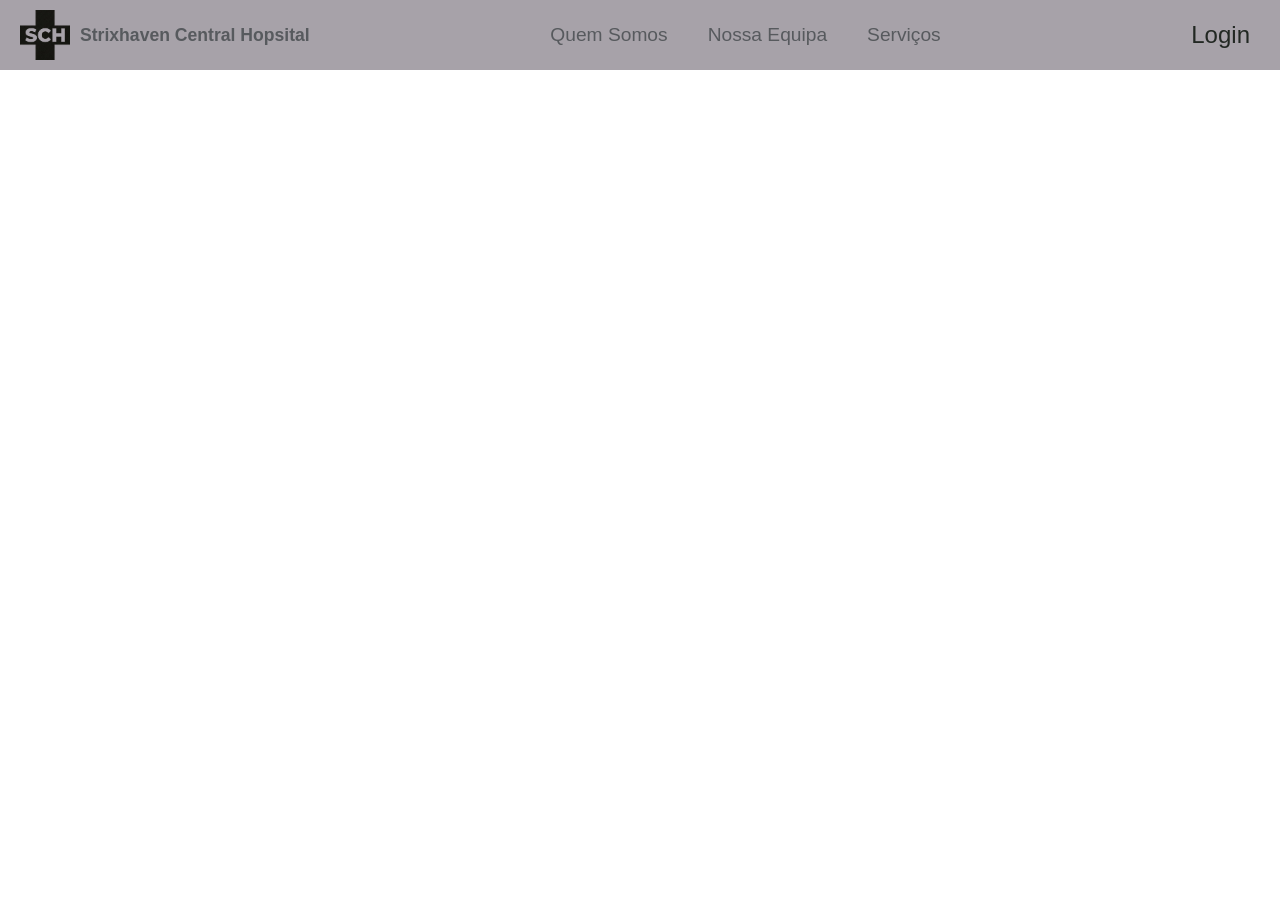
==== Strix-Central-Hospital/index.html @ 33565d88 "Barra superior de navegacao" ====
<!DOCTYPE html>
<html lang="en">
<link>
    <meta charset="UTF-8">
    <meta name="viewport" content="width=device-width, initial-scale=1.0">
    <title>S.C. Hospital</title>

    <!--Favicon-->
    <link rel="shortcut icon" href="assets/images/logo.png" type="image/png" />

    <link rel="stylesheet" href="assets/css/main.css"/>
</head>
<body>
    <!--TOP OF SCREEN NAVBAR-->
    <nav class="bng-navbar">

        <!--LOGO AND NAME-->
        <div>
            <img src="assets/images/logo.png">
            <h3>Strixhaven Central Hopsital</h3>
        </div>

        <!--NAVIGATION BUTTONS-->
        <div class="container-navegacao">
            <a href="#quem-somos">Quem Somos</a>
            <a href="#nossa-equipa">Nossa Equipa</a>
            <a href="#servicos">Serviços</a>
        </div>

        <!--LOGIN BUTTON-->
        <div class="nav-cliente">
            <a href="login_form" target="_blank">Login</a>
        </div>
    </nav>

    <!--PAGE CONTENT-->
    <section class="container-texto-generico" id="quem-somos">
        <article id="quem-somos">
    </section>
</body>
</html>
---- Strix-Central-Hospital/assets/css/main.css ----
* {
 margin: 0; /* Remove margens padrão */
 padding: 0; /* Remove preenchimento padrão */
 box-sizing: border-box; /* Inclui a borda e o preenchimento no cálculo do tamanho */
 font-family: Arial, Helvetica, sans-serif; /* Define a fonte padrão */
} 

.bng-navbar {
 background-color: #A7A2A9; /* Cor de fundo escura */
 display: flex; /* Coloca os elementos em linha */
 align-items: center; /* Centraliza os itens verticalmente */
 justify-content: space-between; /* Espaço entre os blocos */
 padding: 10px 20px; /* Espaçamento interno da barra */
 position: sticky; /* Fixa a barra no topo ao fazer scroll */
 top: 0; /* A barra fica colada ao topo */
}

.bng-navbar div {
 display: flex; /* Coloca os elementos lado a lado */
 align-items: center; /* Alinha-os verticalmente ao centro */
} 

.bng-navbar img {
 height: 50px; /* Define a altura do logótipo */
 margin-right: 10px; /* Espaço entre o logótipo e o texto */
}

.bng-navbar h3 {
 font-size: 1.1em; /* Aumenta o tamanho da letra */
 color: #575A5E; /* Cor do texto em cinza claro */
} 

.container-navegacao {
 text-align: center; /* Centraliza os links */
 padding: 10px; /* Adiciona espaçamento interno */
} 

.container-navegacao a {
 font-size: 1.2em; /* Aumenta o tamanho da fonte dos links */
 margin: 0px 20px; /* Espaçamento horizontal entre os links */
 text-decoration: none; /* Remove o sublinhado */
 color: #575A5E; /* Define a cor dos links */
 
}

.container-navegacao a:hover {
 color: #222823; /* Muda a cor ao passar o mouse */
 transition: 0.5s;
} 

.nav-cliente a {
 color:#222823;
 font-size:1.5em;
 text-decoration:none;
 padding:10px;
 border-radius:5px;
}

.nav-cliente a:hover{
 background-color: #575A5E;
 color:#08090A;
 transition:background 0.3s;
 transition:0.3s;
}
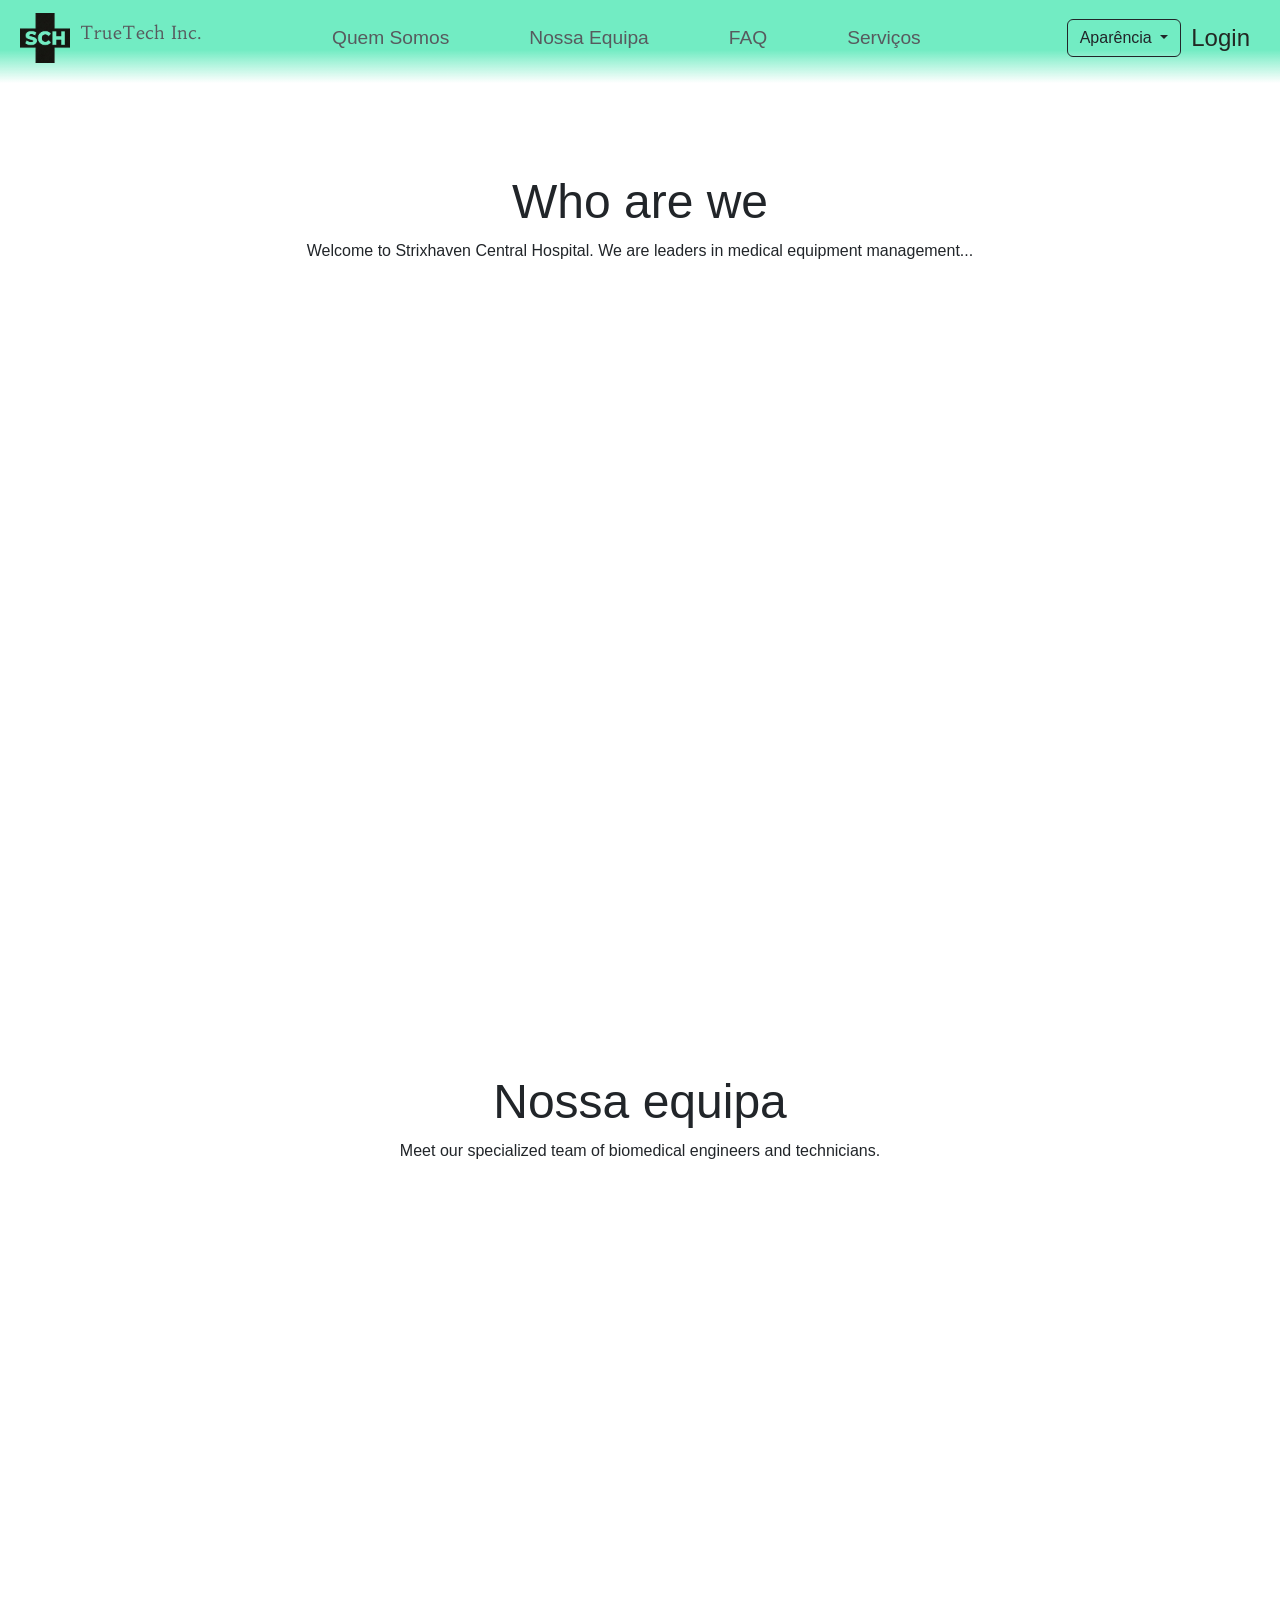
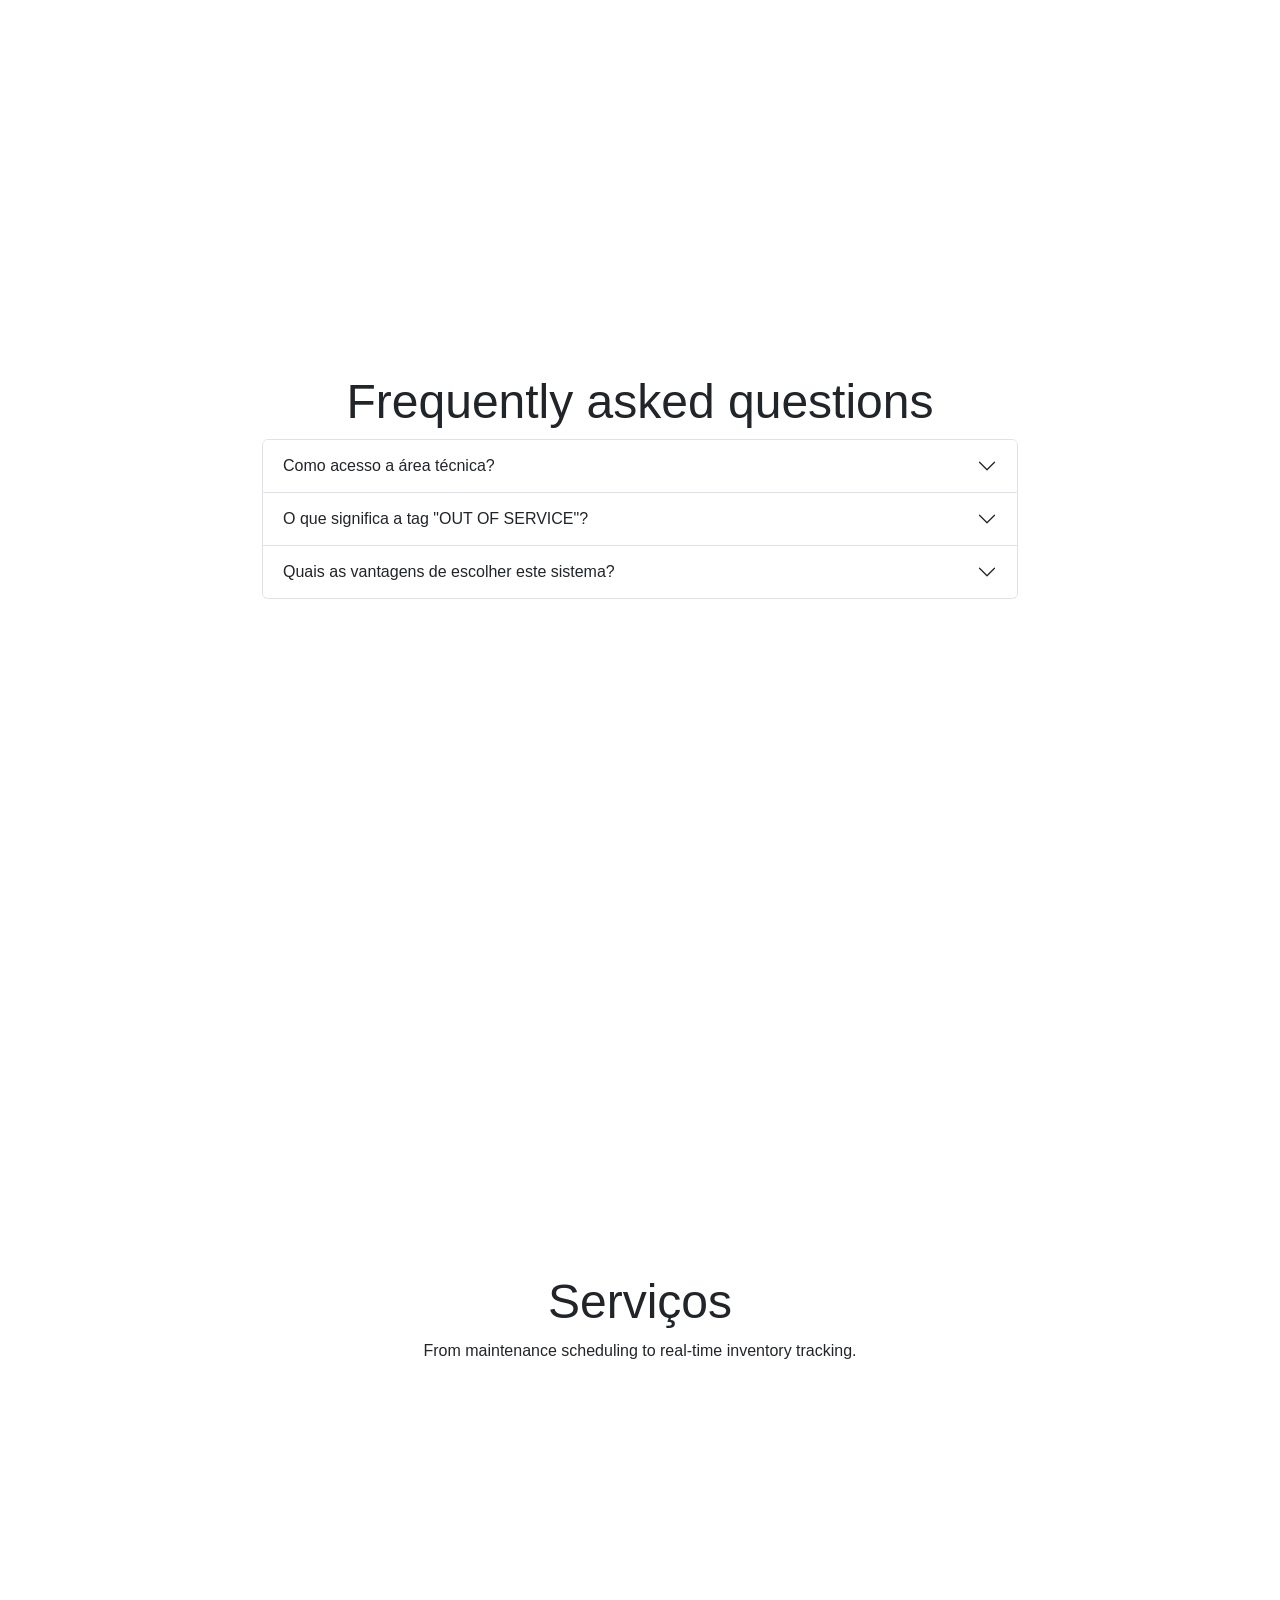
==== commit b1e0698c: "FAQ, gradiente, espacamento ancoragem, inicio implementacao do botao darkmode" ====
--- a/Strix-Central-Hospital/index.html
+++ b/Strix-Central-Hospital/index.html
@@ -1,41 +1,136 @@
 <!DOCTYPE html>
 <html lang="en">
-<link>
+<head>
     <meta charset="UTF-8">
     <meta name="viewport" content="width=device-width, initial-scale=1.0">
-    <title>S.C. Hospital</title>
+    <title>TrueTech</title>
 
+    <link href="https://cdn.jsdelivr.net/npm/bootstrap@5.3.0/dist/css/bootstrap.min.css" rel="stylesheet">
+    <link rel="preconnect" href="https://fonts.googleapis.com">
+    <link rel="preconnect" href="https://fonts.gstatic.com" crossorigin>
+    <link href="https://fonts.googleapis.com/css2?family=Habibi&display=swap" rel="stylesheet">
     <!--Favicon-->
     <link rel="shortcut icon" href="assets/images/logo.png" type="image/png" />
-
     <link rel="stylesheet" href="assets/css/main.css"/>
 </head>
 <body>
     <!--TOP OF SCREEN NAVBAR-->
+
+
     <nav class="bng-navbar">
-
         <!--LOGO AND NAME-->
         <div>
             <img src="assets/images/logo.png">
-            <h3>Strixhaven Central Hopsital</h3>
+            <h3 class="habibi-regular">TrueTech Inc.</h3>
         </div>
 
         <!--NAVIGATION BUTTONS-->
         <div class="container-navegacao">
             <a href="#quem-somos">Quem Somos</a>
             <a href="#nossa-equipa">Nossa Equipa</a>
+            <a href="#FAQ">FAQ</a>
             <a href="#servicos">Serviços</a>
         </div>
 
         <!--LOGIN BUTTON-->
         <div class="nav-cliente">
-            <a href="login_form" target="_blank">Login</a>
+            <div class="dropdown ms-3">
+                <button class="btn btn-outline-dark dropdown-toggle" type="button" id="bd-theme" data-bs-toggle="dropdown" aria-expanded="false">
+                    Aparência
+                </button>
+                <ul class="dropdown-menu dropdown-menu-end" aria-labelledby="bd-theme">
+                    <li>
+                    <button type="button" class="dropdown-item d-flex align-items-center" data-bs-theme-value="light">
+                        Light
+                    </button>
+                    </li>
+                    <li>
+                    <button type="button" class="dropdown-item d-flex align-items-center" data-bs-theme-value="dark">
+                        Dark
+                    </button>
+                    </li>
+                </ul>
+            </div>
+
+            <a href="login_form" target="_blank">Login</a>         
         </div>
     </nav>
 
+
     <!--PAGE CONTENT-->
-    <section class="container-texto-generico" id="quem-somos">
-        <article id="quem-somos">
+
+
+    <section id="quem-somos" class="container-texto-generico">
+        <div class="container">
+            <h2 class="display-5">Who are we</h2>
+            <p>Welcome to Strixhaven Central Hospital. We are leaders in medical equipment management...</p>
+        </div>
     </section>
+
+    <section id="nossa-equipa" class="container-texto-generico"> <!-- Alternating grey for visual separation -->
+        <div class="container">
+            <h2 class="display-5">Nossa equipa</h2>
+            <p>Meet our specialized team of biomedical engineers and technicians.</p>
+        </div>
+    </section>
+
+    <section id="FAQ" class="container-texto-FAQ">
+        <div class="container">
+            <h2 class="display-5">Frequently asked questions</h2>
+            <div class="accordion" id="accordionFAQ">
+                <!-- Item 1 -->
+                <div class="accordion-item">
+                    <h2 class="accordion-header" id="headingOne">
+                        <button class="accordion-button collapsed" type="button" data-bs-toggle="collapse" data-bs-target="#collapseOne">
+                            Como acesso a área técnica?
+                        </button>
+                    </h2>
+                    <div id="collapseOne" class="accordion-collapse collapse" data-bs-parent="#accordionFAQ">
+                        <div class="accordion-body">
+                            Utiliza o botão <strong>Login</strong> no topo direito e insere as tuas credenciais de técnico para aceder à gestão de manutenção.
+                        </div>
+                    </div>
+                </div>
+
+                <!-- Item 2 -->
+                <div class="accordion-item">
+                    <h2 class="accordion-header" id="headingTwo">
+                        <button class="accordion-button collapsed" type="button" data-bs-toggle="collapse" data-bs-target="#collapseTwo">
+                            O que significa a tag "OUT OF SERVICE"?
+                        </button>
+                    </h2>
+                    <div id="collapseTwo" class="accordion-collapse collapse" data-bs-parent="#accordionFAQ">
+                        <div class="accordion-body">
+                            Esta tag indica que o equipamento está em manutenção ou foi requisitado pela equipa técnica para análise.
+                        </div>
+                    </div>
+                </div>
+
+                <!-- Item 3 -->
+                <div class="accordion-item">
+                    <h2 class="accordion-header" id="headingThree">
+                        <button class="accordion-button collapsed" type="button" data-bs-toggle="collapse" data-bs-target="#collapseThree">
+                            Quais as vantagens de escolher este sistema?
+                        </button>
+                    </h2>
+                    <div id="collapseThree" class="accordion-collapse collapse" data-bs-parent="#accordionFAQ">
+                        <div class="accordion-body">
+                            It's simply superior, skill issue.
+                        </div>
+                    </div>
+                </div>
+            </div>
+        </div>
+    </section>
+
+    <section id="servicos" class="container-texto-generico">
+        <div class="container">
+            <h2 class="display-5">Serviços</h2>
+            <p>From maintenance scheduling to real-time inventory tracking.</p>
+        </div>
+    </section>
+    
+    <!-- Bootstrap Bundle JS (Necessário para a sanfona funcionar) -->
+    <script src="https://cdn.jsdelivr.net/npm/bootstrap@5.3.0/dist/js/bootstrap.bundle.min.js"></script>
 </body>
 </html>
--- a/Strix-Central-Hospital/assets/css/main.css
+++ b/Strix-Central-Hospital/assets/css/main.css
@@ -6,13 +6,16 @@
 } 
 
 .bng-navbar {
- background-color: #A7A2A9; /* Cor de fundo escura */
+ background: linear-gradient(to bottom, #72ecc3 60%, rgba(169, 166, 172, 0) 100%);
+ border-bottom: none;
  display: flex; /* Coloca os elementos em linha */
  align-items: center; /* Centraliza os itens verticalmente */
  justify-content: space-between; /* Espaço entre os blocos */
  padding: 10px 20px; /* Espaçamento interno da barra */
+ padding-bottom: 17px;
  position: sticky; /* Fixa a barra no topo ao fazer scroll */
  top: 0; /* A barra fica colada ao topo */
+ z-index: 1050 !important; /* Makes sure its always on top */
 }
 
 .bng-navbar div {
@@ -37,7 +40,7 @@
 
 .container-navegacao a {
  font-size: 1.2em; /* Aumenta o tamanho da fonte dos links */
- margin: 0px 20px; /* Espaçamento horizontal entre os links */
+ margin: 0px 40px; /* Espaçamento horizontal entre os links */
  text-decoration: none; /* Remove o sublinhado */
  color: #575A5E; /* Define a cor dos links */
  
@@ -63,3 +66,30 @@
  transition:0.3s;
 }
 
+.container-texto-generico{
+ display: flex; /* Ativa o layout flexível */
+ justify-content: center; /* Centraliza os elementos horizontalmente */
+ flex-wrap: wrap; /* Permite quebra de linha em ecrãs menores */
+ gap: 10px; /* Espaço entre os elementos */
+ padding: 90px 40px; /* Espaçamento interno (superior/inferior e laterais) */
+ text-align: center; /* Centraliza o texto dentro dos artigos */
+ min-height: 100vh; /* Garante altura mínima de uma janela (ecrã) para fazer um intervalo entre os id's, para nao aparecerem todos juntos */
+}
+
+.container-texto-FAQ{
+ display: flex; /* Ativa o layout flexível */
+ justify-content: center; /* Centraliza os elementos horizontalmente */
+ flex-wrap: wrap; /* Permite quebra de linha em ecrãs menores */
+ gap: 10px; /* Espaço entre os elementos */
+ padding: 90px 250px; /* Espaçamento interno (superior/inferior e laterais) */
+ text-align: center; /* Centraliza o texto dentro dos artigos */
+ min-height: 100vh; /* Garante altura mínima de uma janela (ecrã) para fazer um intervalo entre os id's, para nao aparecerem todos juntos */
+}
+
+.habibi-regular {
+  font-family: "Habibi", serif;
+  font-weight: 400;
+  font-style: normal;
+}
+
+
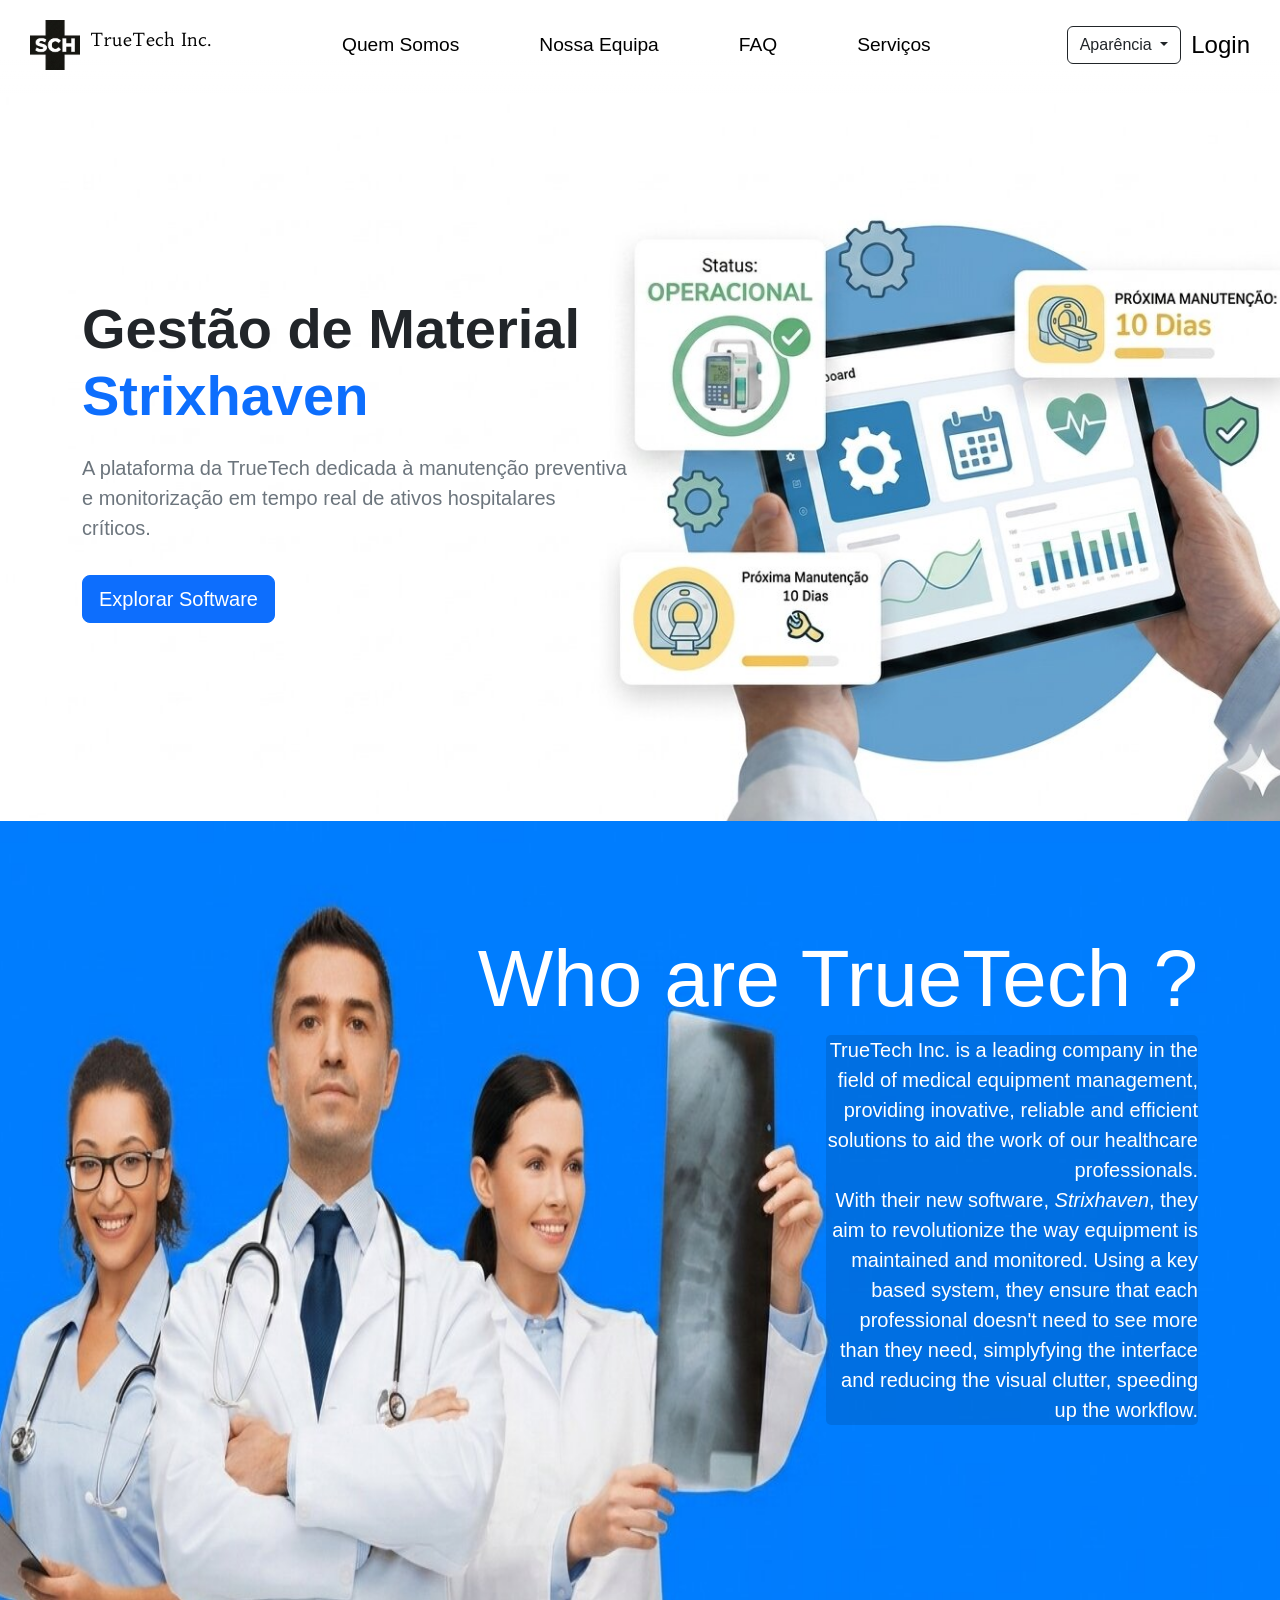
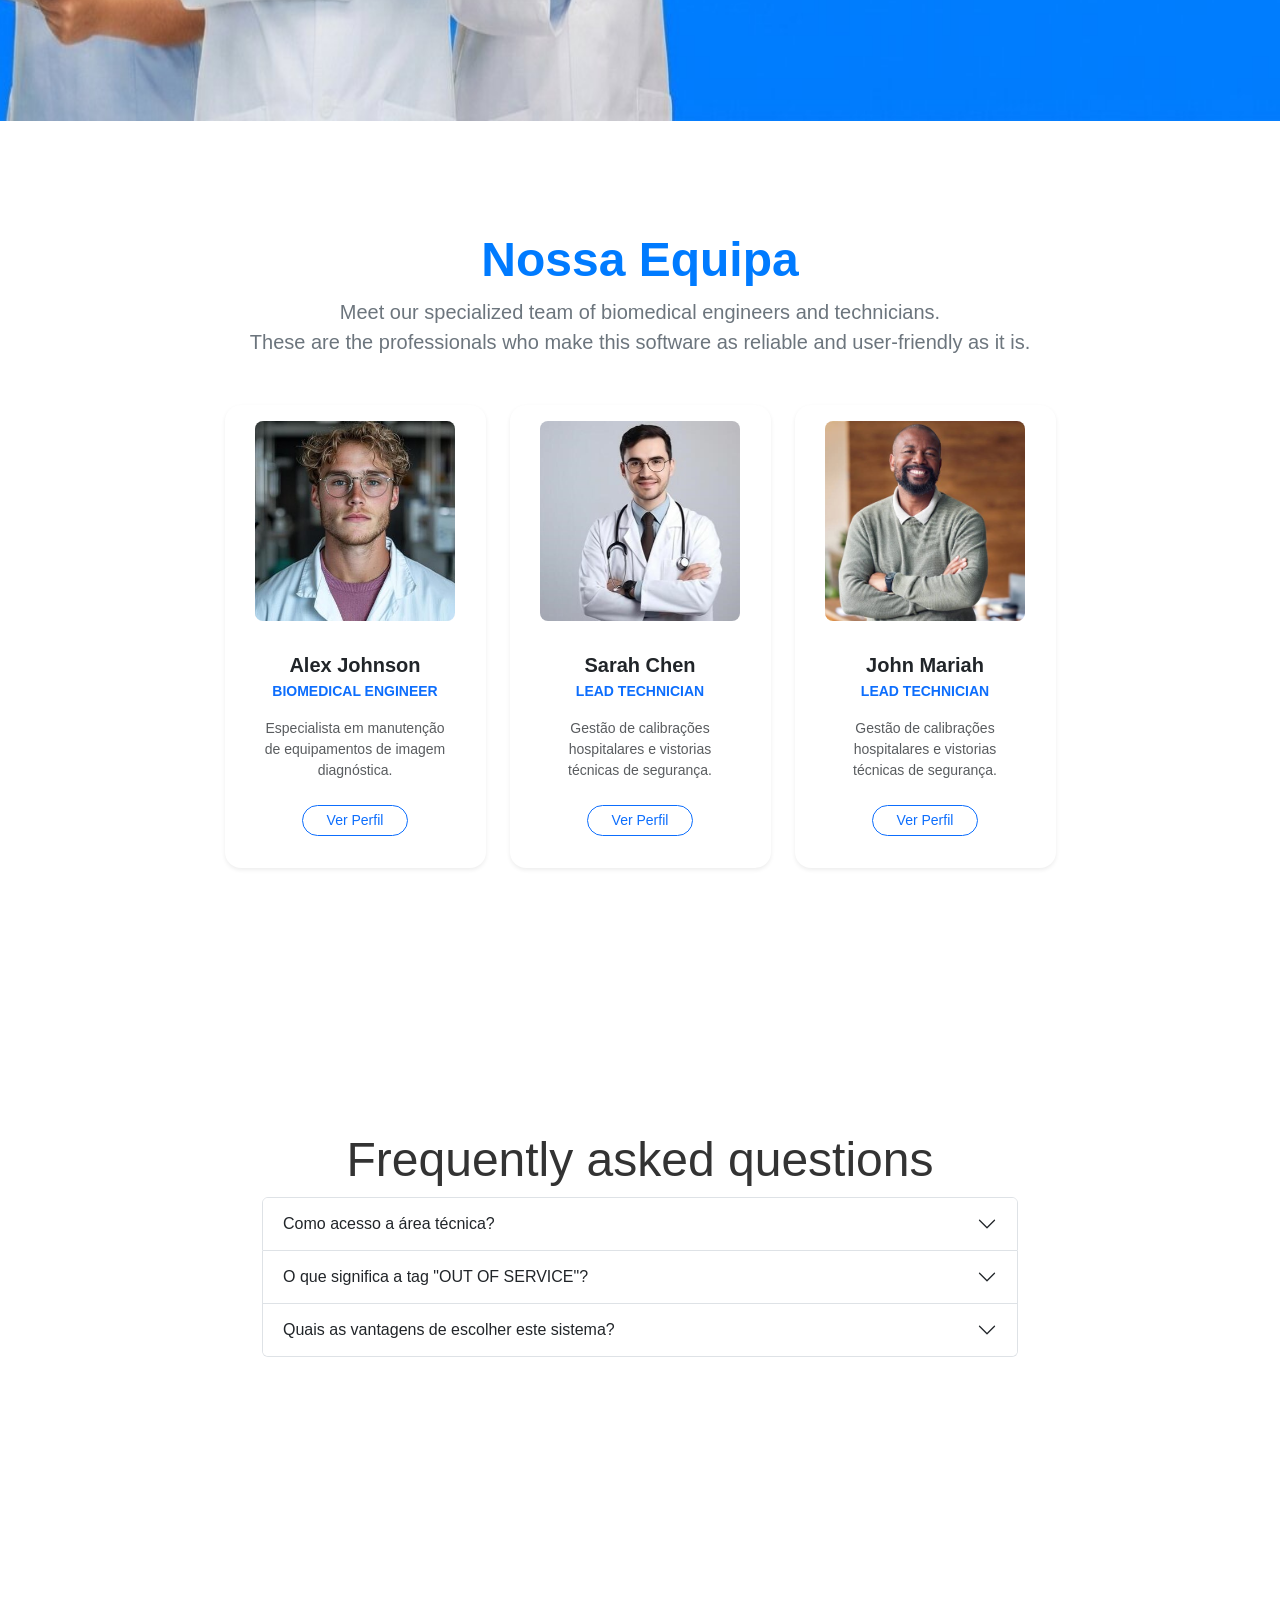
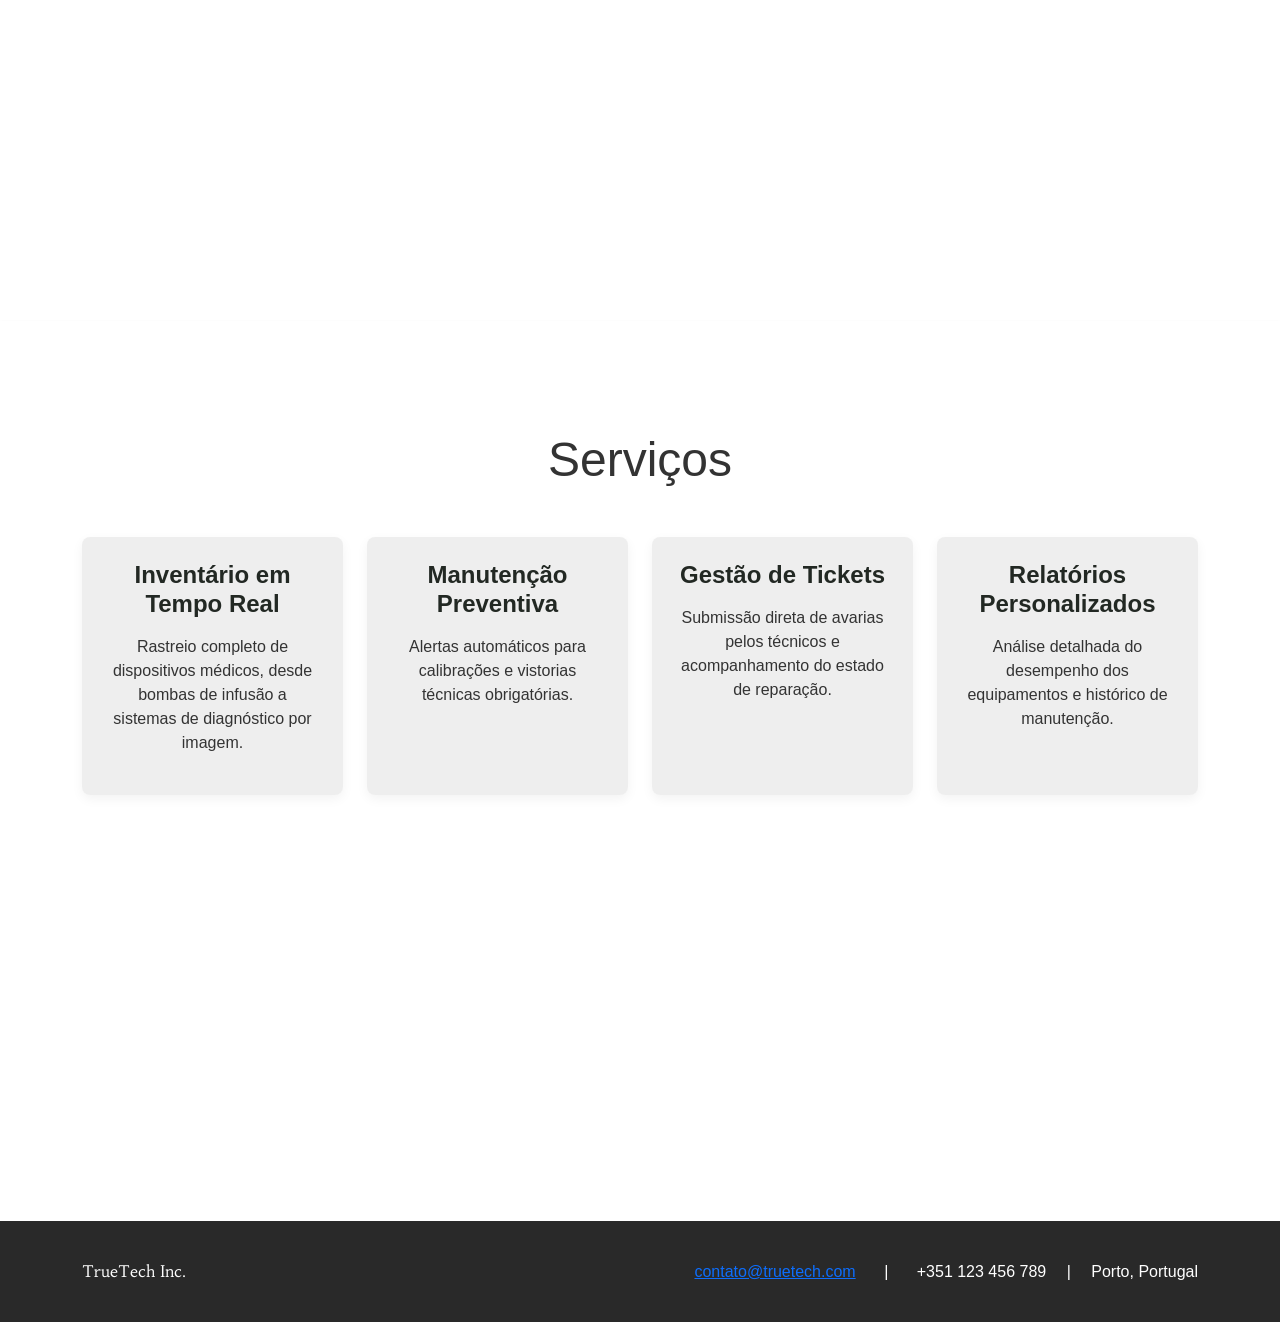
==== commit 94fa2444: "Hero section,who we are, team and other frontpage stuff" ====
--- a/Strix-Central-Hospital/index.html
+++ b/Strix-Central-Hospital/index.html
@@ -13,15 +13,14 @@
     <link rel="shortcut icon" href="assets/images/logo.png" type="image/png" />
     <link rel="stylesheet" href="assets/css/main.css"/>
 </head>
-<body>
+
+<body class="body">
     <!--TOP OF SCREEN NAVBAR-->
-
-
     <nav class="bng-navbar">
         <!--LOGO AND NAME-->
-        <div>
+        <div class="container-navegacao">
             <img src="assets/images/logo.png">
-            <h3 class="habibi-regular">TrueTech Inc.</h3>
+            <h5 class="habibi-regular nav-cliente" >TrueTech Inc.</h5>
         </div>
 
         <!--NAVIGATION BUTTONS-->
@@ -32,10 +31,11 @@
             <a href="#servicos">Serviços</a>
         </div>
 
-        <!--LOGIN BUTTON-->
+        <!--APPEARANCE AND LOGIN-->
+
         <div class="nav-cliente">
             <div class="dropdown ms-3">
-                <button class="btn btn-outline-dark dropdown-toggle" type="button" id="bd-theme" data-bs-toggle="dropdown" aria-expanded="false">
+                <button class="btn btn-outline-dark dropdown-toggle nav-cliente" type="button" id="bd-theme" data-bs-toggle="dropdown" aria-expanded="false">
                     Aparência
                 </button>
                 <ul class="dropdown-menu dropdown-menu-end" aria-labelledby="bd-theme">
@@ -51,7 +51,6 @@
                     </li>
                 </ul>
             </div>
-
             <a href="login_form" target="_blank">Login</a>         
         </div>
     </nav>
@@ -59,21 +58,97 @@
 
     <!--PAGE CONTENT-->
 
-
-    <section id="quem-somos" class="container-texto-generico">
+    <!-- Hero Section -->
+    <header id="inicio" class="hero-section">
+        <div class="container py-5">
+            <div class="row align-items-center">
+                <div class="col-lg-6">
+                    <h1 class="display-4 fw-bold text-dark mb-4">Gestão de Material <span class="text-primary">Strixhaven</span></h1>
+                    <p class="lead text-secondary">A plataforma da TrueTech dedicada à manutenção preventiva e monitorização em tempo real de ativos hospitalares críticos.</p>
+                    <a href="#servicos" class="btn btn-primary btn-lg mt-3">Explorar Software</a>
+                </div>
+            </div>
+        </div>
+    </header>
+
+    <!-- About Us Section -->
+    <section id="quem-somos" class="container-texto-quem-somos" >
+        <div class="container text-end">
+            <div class=" ms-auto">
+                <h2 class="col-lg-8 ms-auto quem-somos-texto-Title">Who are TrueTech ?</h2>
+                <p class="col-lg-4 fs-5 quem-somos-texto ms-auto">
+                    TrueTech Inc. is a leading company in the field of medical equipment management, providing inovative, reliable and efficient solutions to aid the work of our healthcare professionals.
+                    <br>
+                    With their new software, <span class="fst-italic" >Strixhaven</span>, they aim to revolutionize the way equipment is maintained and monitored. Using a key based system, they ensure that each professional doesn't need to see more than they need, simplyfying the interface and  reducing the visual clutter, speeding up the workflow.
+                </p>   
+            </div>
+        </div>
+    </section>
+
+    <!-- Team Section -->
+    <!--<section id="nossa-equipa" class="container-texto-generico"> <div class="container"><h2 class="display-5">Nossa equipa</h2><p>Meet our specialized team of biomedical engineers and technicians.</p></div></section>-->
+    <section id="nossa-equipa" class="container-texto-generico">
         <div class="container">
-            <h2 class="display-5">Who are we</h2>
-            <p>Welcome to Strixhaven Central Hospital. We are leaders in medical equipment management...</p>
-        </div>
-    </section>
-
-    <section id="nossa-equipa" class="container-texto-generico"> <!-- Alternating grey for visual separation -->
-        <div class="container">
-            <h2 class="display-5">Nossa equipa</h2>
-            <p>Meet our specialized team of biomedical engineers and technicians.</p>
-        </div>
-    </section>
-
+            <div class="text-center mb-5">
+                <h2 class="display-5 fw-bold" style="color: #007BFF;">Nossa Equipa</h2>
+                <p class="lead text-secondary">Meet our specialized team of biomedical engineers and technicians.<br>These are the professionals who make this software as reliable and user-friendly as it is.</p>
+            </div>
+
+            <div class="row g-4 justify-content-center">
+
+                <div class="col-12 col-md-6 col-lg-3">
+                    <div class="card h-100 border-0 shadow-sm rounded-4 p-3 text-center strix-card-hover">                        
+                        <div>
+                            <img src="../Strix-Central-Hospital/assets/images/engineer_man.jpg" class="rounded-3 mb-3" width="200" height="200" alt="Foto de perfil de John Mariah">
+                        </div>
+                        <div class="card-body">
+                            <h5 class="fw-bold mb-1">Alex Johnson</h5>
+                            <p class="small text-primary fw-semibold text-uppercase">Biomedical Engineer </p>
+                            <p class="card-text small text-muted">Especialista em manutenção de equipamentos de imagem diagnóstica.</p>
+                        </div>
+                        <div class="card-footer bg-transparent border-0 pb-3">
+                            <a href="#" class="btn btn-outline-primary btn-sm rounded-pill px-4">Ver Perfil</a>
+                        </div>
+                    </div>
+                </div>
+
+                <div class="col-12 col-md-6 col-lg-3">
+                    <div class="card h-100 border-0 shadow-sm rounded-4 p-3 text-center strix-card-hover">
+                        <div>
+                            <img src="../Strix-Central-Hospital/assets/images/doctor_dude_man.jpg" class="rounded-3 mb-3" width="200" height="200" alt="Foto de perfil de John Mariah">
+                        </div>
+                        <div class="card-body">
+                            <h5 class="fw-bold mb-1">Sarah Chen</h5>
+                            <p class="small text-primary fw-semibold text-uppercase">Lead Technician</p>
+                            <p class="card-text small text-muted">Gestão de calibrações hospitalares e vistorias técnicas de segurança.</p>
+                        </div>
+                        <div class="card-footer bg-transparent border-0 pb-3">
+                            <a href="#" class="btn btn-outline-primary btn-sm rounded-pill px-4">Ver Perfil</a>
+                        </div>
+                    </div>
+                </div>
+
+                <div class="col-12 col-md-6 col-lg-3">
+                    <div class="card h-100 border-0 shadow-sm rounded-4 p-3 text-center strix-card-hover">
+                        <div>
+                            <img src="../Strix-Central-Hospital/assets/images/one_of_the_dudes.jpg" class="rounded-3 mb-3" width="200" height="200" alt="Foto de perfil de John Mariah">
+                        </div>
+                        <div class="card-body">
+                            <h5 class="fw-bold mb-1">John Mariah</h5>
+                            <p class="small text-primary fw-semibold text-uppercase">Lead Technician</p>
+                            <p class="card-text small text-muted">Gestão de calibrações hospitalares e vistorias técnicas de segurança.</p>
+                        </div>
+                        <div class="card-footer bg-transparent border-0 pb-3">
+                            <a href="#" class="btn btn-outline-primary btn-sm rounded-pill px-4">Ver Perfil</a>
+                        </div>
+                    </div>
+                </div>
+
+            </div>
+        </div>
+    </section>
+
+    <!-- FAQ Section with Bootstrap Accordion -->
     <section id="FAQ" class="container-texto-FAQ">
         <div class="container">
             <h2 class="display-5">Frequently asked questions</h2>
@@ -123,13 +198,66 @@
         </div>
     </section>
 
-    <section id="servicos" class="container-texto-generico">
+    <!-- Services Section -->
+    <section id="servicos" class=" bg-white shadow-sm container-texto-generico">
         <div class="container">
-            <h2 class="display-5">Serviços</h2>
-            <p>From maintenance scheduling to real-time inventory tracking.</p>
-        </div>
-    </section>
-    
+            <h2 class="display-5 text-center mb-5">Serviços</h2>
+            <div class="row g-4">
+                <div class="col-md-3">
+                    <div class="card_services">
+                        <div class="card-body">
+                            <h5 class="card_services_title fw-bold">Inventário em Tempo Real</h5>
+                            <p class="card_services_text">Rastreio completo de dispositivos médicos, desde bombas de infusão a sistemas de diagnóstico por imagem.</p>
+                        </div>
+                    </div>
+                </div>
+                <div class="col-md-3">
+                    <div class="card_services">
+                        <div class="card-body">
+                            <h5 class="card_services_title fw-bold">Manutenção Preventiva</h5>
+                            <p class="card_services_text">Alertas automáticos para calibrações e vistorias técnicas obrigatórias.</p>
+                        </div>
+                    </div>
+                </div>
+                <div class="col-md-3">
+                    <div class="card_services">
+                        <div class="card-body">
+                            <h5 class="card_services_title fw-bold">Gestão de Tickets</h5>
+                            <p class="card_services_text">Submissão direta de avarias pelos técnicos e acompanhamento do estado de reparação.</p>
+                        </div>
+                    </div>
+                </div>
+                <div class="col-md-3">
+                    <div class="card_services">
+                        <div class="card-body">
+                            <h5 class="card_services_title fw-bold">Relatórios Personalizados</h5>
+                            <p class="card_services_text">Análise detalhada do desempenho dos equipamentos e histórico de manutenção.</p>
+                        </div>
+                    </div>
+                </div>
+            </div>
+        </div>
+    </section>
+
+
+    <!--FOOTER-->
+
+
+    <footer class="footer">
+        <div class="container d-flex justify-content-between align-items-center py-2">
+            <div class="footer-brand">
+                <span class="habibi-regular text-white">TrueTech Inc.</span>
+            </div>
+            
+            <div class="footer-contacts">
+                <a href="mailto:contato@truetech.com">contato@truetech.com</a>
+                <span class="mx-4 text-white">|</span>
+                <span>+351 123 456 789</span>
+                <span class="mx-3 text-white">|</span>
+                <span>Porto, Portugal</span>
+            </div>
+        </div>
+    </footer>
     <!-- Bootstrap Bundle JS (Necessário para a sanfona funcionar) -->
     <script src="https://cdn.jsdelivr.net/npm/bootstrap@5.3.0/dist/js/bootstrap.bundle.min.js"></script>
 </body>
--- a/Strix-Central-Hospital/assets/css/main.css
+++ b/Strix-Central-Hospital/assets/css/main.css
@@ -5,8 +5,13 @@
  font-family: Arial, Helvetica, sans-serif; /* Define a fonte padrão */
 } 
 
+.body {
+ background-color: var(--bg-light); /* Cor de fundo clara para o site */
+ color: #333; /* Cor do texto em cinza escuro para melhor legibilidade */
+}
+
 .bng-navbar {
- background: linear-gradient(to bottom, #72ecc3 60%, rgba(169, 166, 172, 0) 100%);
+ background: linear-gradient(to bottom, #ffffff 60%, rgba(169, 166, 172, 0) 100%);
  border-bottom: none;
  display: flex; /* Coloca os elementos em linha */
  align-items: center; /* Centraliza os itens verticalmente */
@@ -28,9 +33,9 @@
  margin-right: 10px; /* Espaço entre o logótipo e o texto */
 }
 
-.bng-navbar h3 {
+.bng-navbar h5 {
  font-size: 1.1em; /* Aumenta o tamanho da letra */
- color: #575A5E; /* Cor do texto em cinza claro */
+ color: #000000; /* Cor do texto em cinza claro */
 } 
 
 .container-navegacao {
@@ -42,17 +47,17 @@
  font-size: 1.2em; /* Aumenta o tamanho da fonte dos links */
  margin: 0px 40px; /* Espaçamento horizontal entre os links */
  text-decoration: none; /* Remove o sublinhado */
- color: #575A5E; /* Define a cor dos links */
+ color: #000000; /* Define a cor dos links */
  
 }
 
 .container-navegacao a:hover {
- color: #222823; /* Muda a cor ao passar o mouse */
- transition: 0.5s;
+ color: #007BFF; /* Muda a cor ao passar o mouse */
+ transition: 0.3s;
 } 
 
 .nav-cliente a {
- color:#222823;
+ color:#000000;
  font-size:1.5em;
  text-decoration:none;
  padding:10px;
@@ -60,7 +65,7 @@
 }
 
 .nav-cliente a:hover{
- background-color: #575A5E;
+ background-color: #519cff;
  color:#08090A;
  transition:background 0.3s;
  transition:0.3s;
@@ -71,17 +76,54 @@
  justify-content: center; /* Centraliza os elementos horizontalmente */
  flex-wrap: wrap; /* Permite quebra de linha em ecrãs menores */
  gap: 10px; /* Espaço entre os elementos */
- padding: 90px 40px; /* Espaçamento interno (superior/inferior e laterais) */
+ padding-top: 110px !important;
+ padding: 100px 40px; /* Espaçamento interno (superior/inferior e laterais) */
  text-align: center; /* Centraliza o texto dentro dos artigos */
  min-height: 100vh; /* Garante altura mínima de uma janela (ecrã) para fazer um intervalo entre os id's, para nao aparecerem todos juntos */
 }
+
+.container-texto-quem-somos{
+ display: flex; /* Ativa o layout flexível */
+ justify-content: center; /* Centraliza os elementos horizontalmente */
+ flex-wrap: wrap; /* Permite quebra de linha em ecrãs menores */
+ gap: 10px; /* Espaço entre os elementos */
+ padding-top: 110px !important;
+ padding: 100px 40px; /* Espaçamento interno (superior/inferior e laterais) */
+ text-align: center; /* Centraliza o texto dentro dos artigos */
+ min-height: 100vh; /* Garante altura mínima de uma janela (ecrã) para fazer um intervalo entre os id's, para nao aparecerem todos juntos */
+}
+
+.quem-somos-texto{
+ color: #ffffff;
+ font-size: 1.2em;
+ background-color: #0000001c;
+ border-radius: 5px;
+}
+.quem-somos-texto-Title{
+ color: #ffffff;
+ font-size: 5em;
+ 
+}
+.container-quem-somos-texto{
+  color: #ffffff;
+  font-size: 1.2em;
+  background-color: #ffffffea;
+}
+#quem-somos{
+  background-image: url(../images/doctor_avengers.jpg);
+  background-size: 120% 100%;
+  background-position: center;
+  background-repeat: no-repeat;
+}
+
 
 .container-texto-FAQ{
  display: flex; /* Ativa o layout flexível */
  justify-content: center; /* Centraliza os elementos horizontalmente */
  flex-wrap: wrap; /* Permite quebra de linha em ecrãs menores */
  gap: 10px; /* Espaço entre os elementos */
- padding: 90px 250px; /* Espaçamento interno (superior/inferior e laterais) */
+ padding-top: 110px !important;
+ padding: 100px 250px; /* Espaçamento interno (superior/inferior e laterais) */
  text-align: center; /* Centraliza o texto dentro dos artigos */
  min-height: 100vh; /* Garante altura mínima de uma janela (ecrã) para fazer um intervalo entre os id's, para nao aparecerem todos juntos */
 }
@@ -90,6 +132,55 @@
   font-family: "Habibi", serif;
   font-weight: 400;
   font-style: normal;
+  color: #ffffff;
 }
 
+.card_services {
+ height: 100%;
+ padding: 1.5rem;
+ border: none;
+ border-radius: 8px;
+ background: rgba(193, 192, 192, 0.274);
+ box-shadow: 0 4px 12px rgba(0,0,0,0.05);
+ transition: 0.3s;
+}
 
+.card_services_text{
+  font-weight: 90;
+  color: #333;
+  margin-top: 1rem;
+}
+
+.card_services_title{
+  font-size: 1.5em;
+  color: #222823;
+  font-weight: 100;
+}
+
+.card_services:hover{
+  background-color: #bcbcbc;
+  color:#08090A;
+  transition:background 0.3s;
+  transition:0.3s;
+}
+
+#inicio{
+  /* Caminho para a imagem*/
+    background-image: url(../images/the_better_better_image.jpg);
+    
+    background-size: cover;       /* Faz a imagem ocupar todo o espaço */
+    background-position: center;  /* Centra a imagem */
+    background-repeat: no-repeat; /* Impede que a imagem se repita */
+    
+    /* Altura e padding */
+    padding: 150px 0;
+    display: flex;
+}
+
+.footer{
+  background-color: #292929;
+  color: #ffffff;
+  padding: 30px 30px;
+  text-align: center;
+}
+
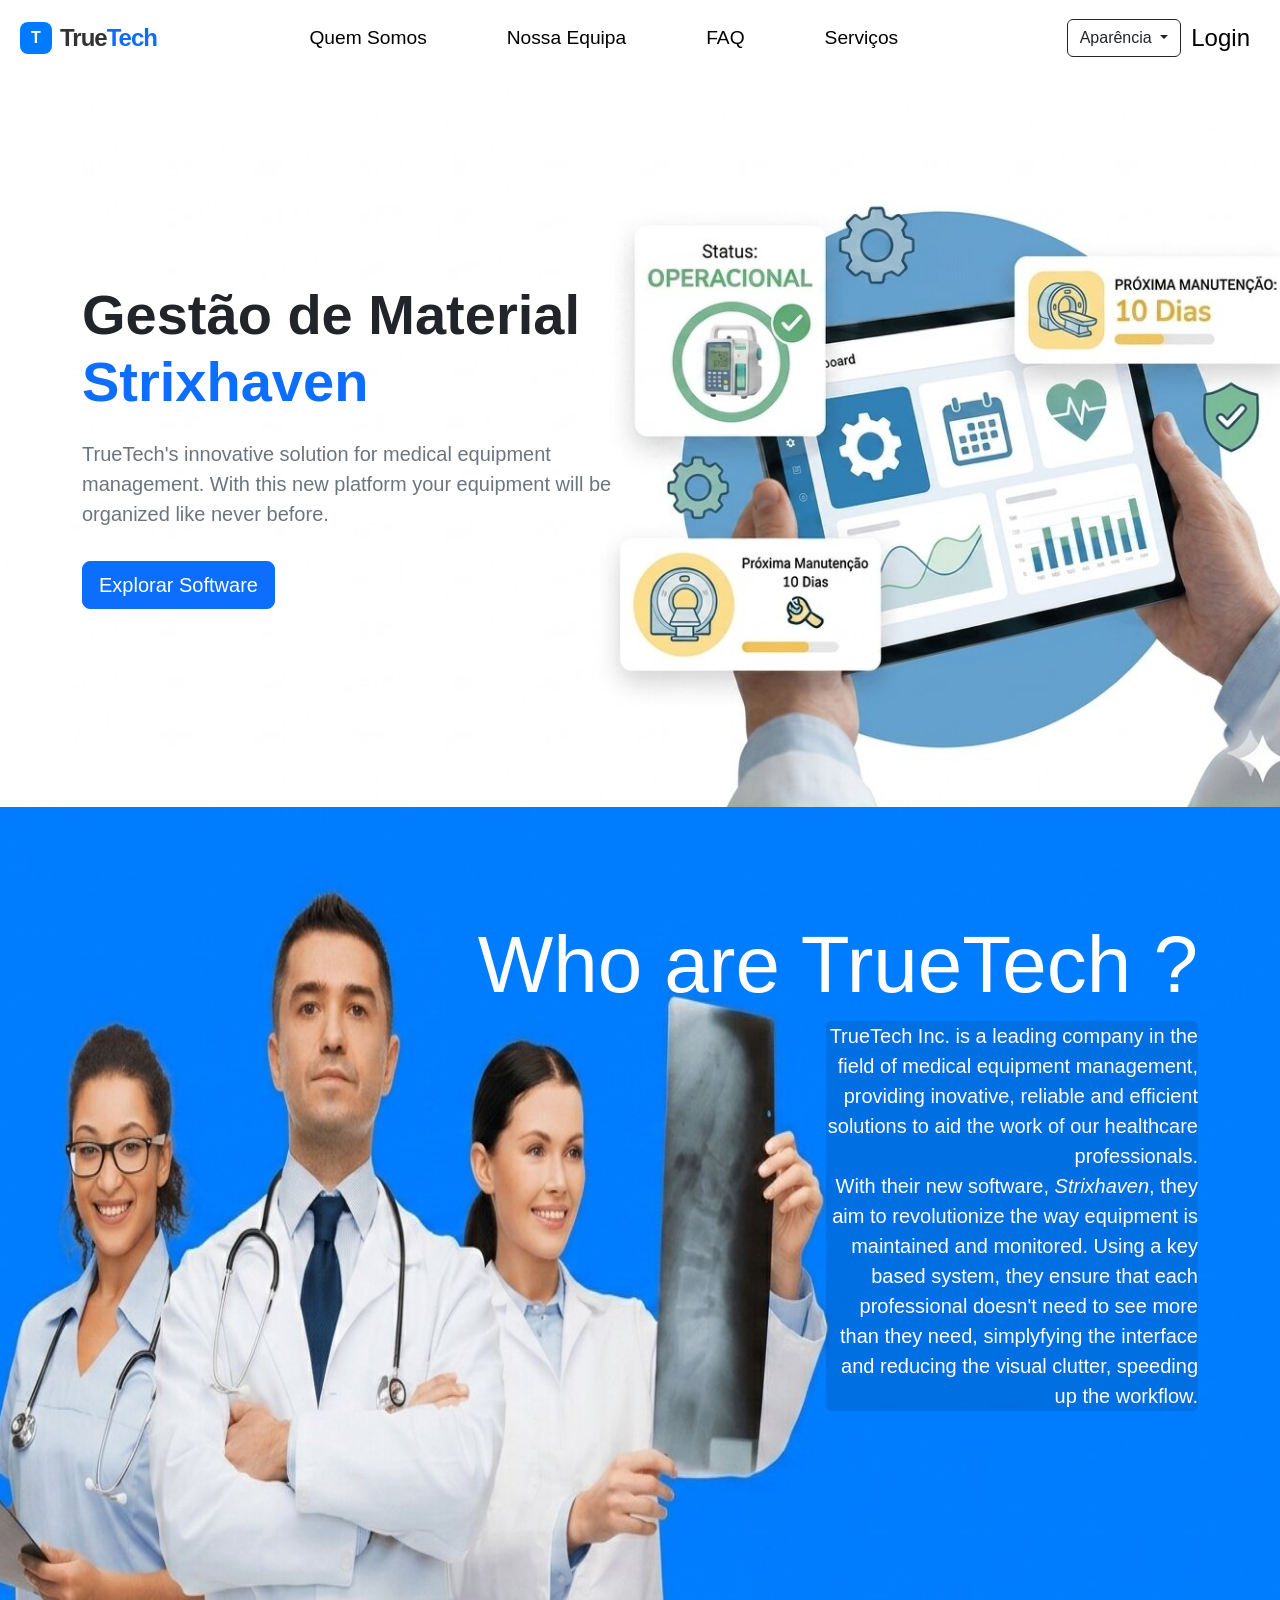
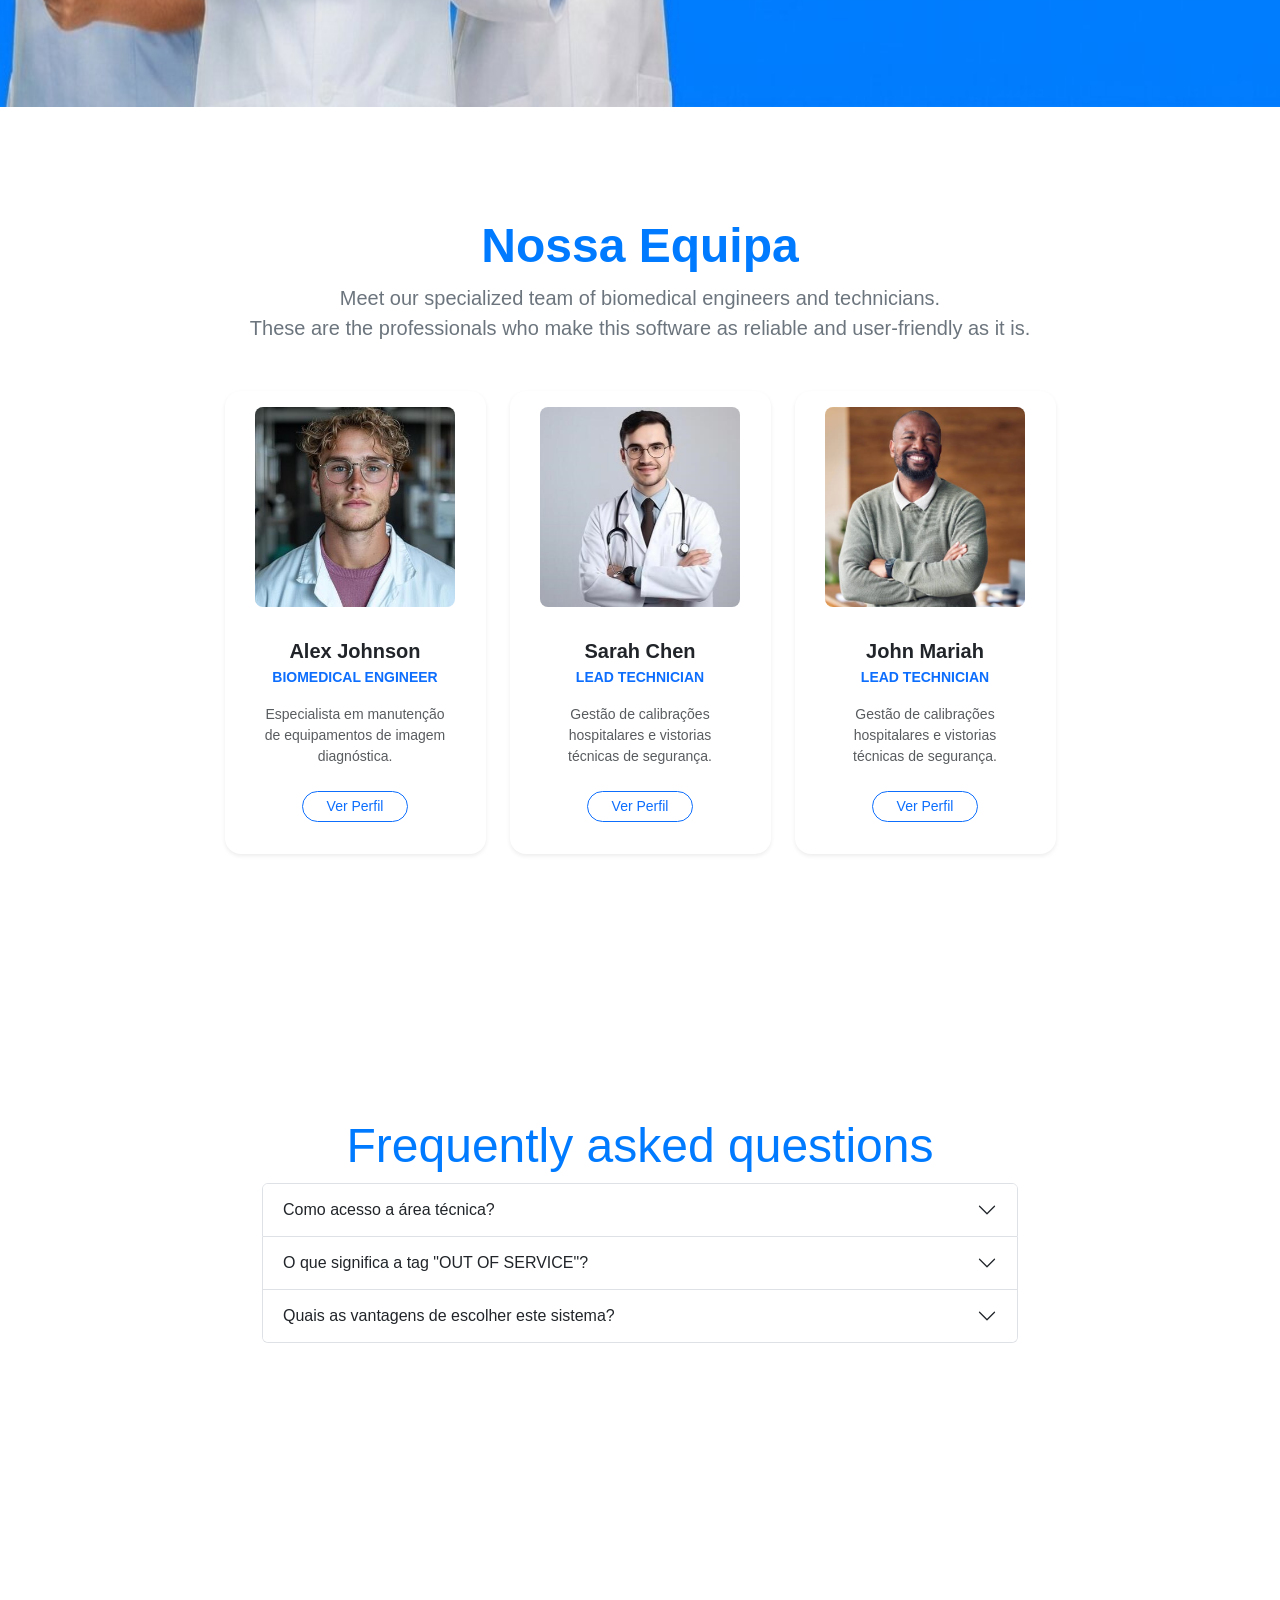
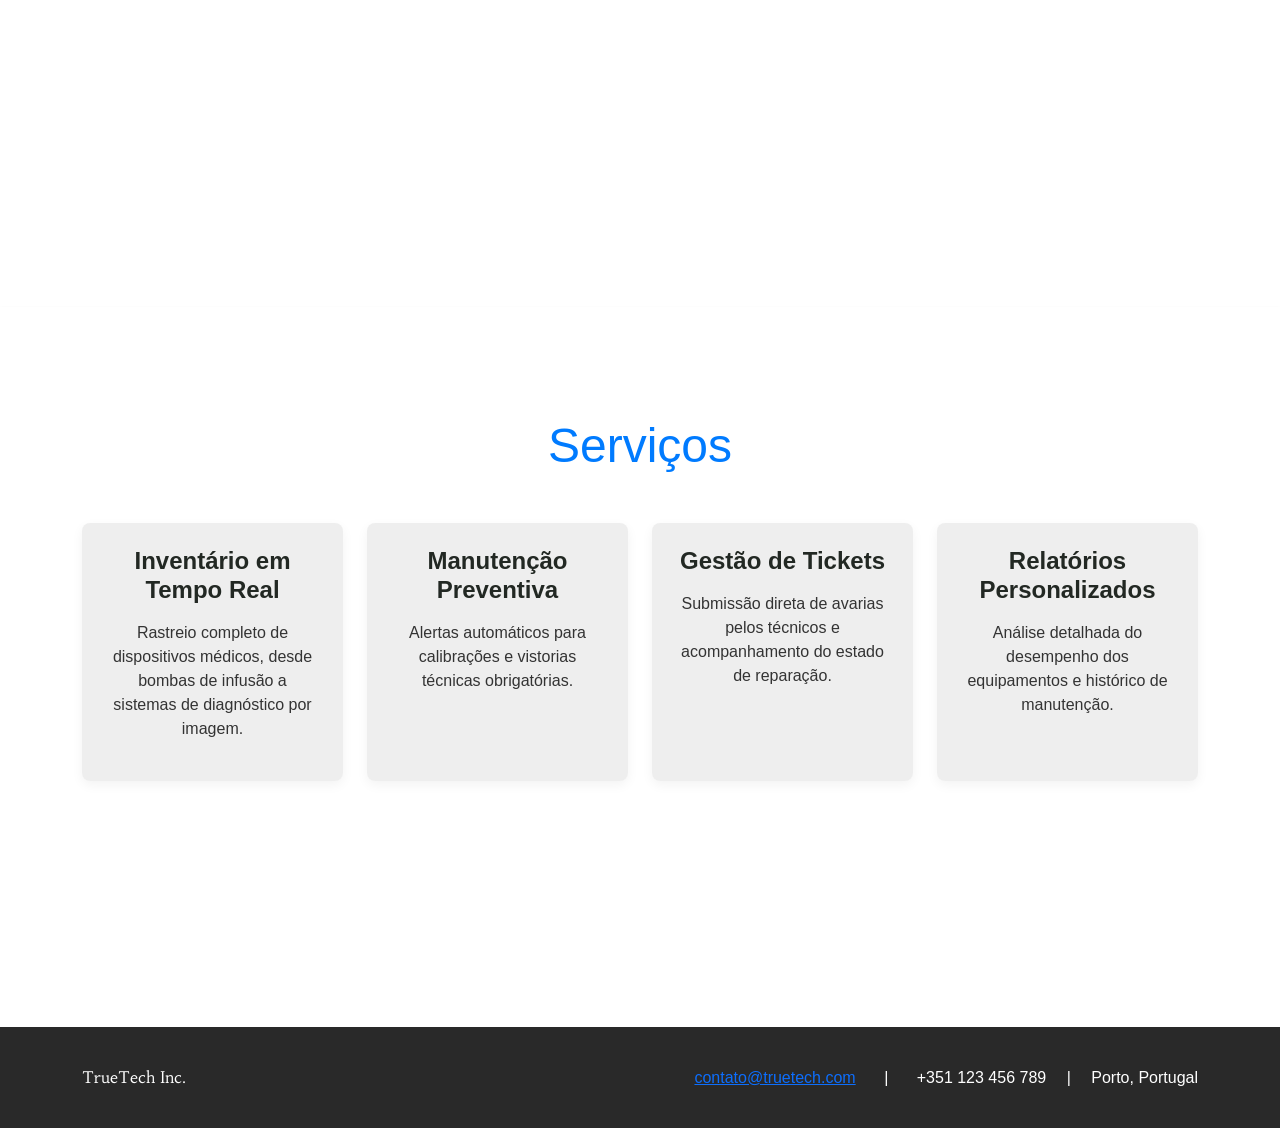
==== commit 6efd80ed: "Upgraded logo, team profile logs" ====
--- a/Strix-Central-Hospital/index.html
+++ b/Strix-Central-Hospital/index.html
@@ -9,19 +9,22 @@
     <link rel="preconnect" href="https://fonts.googleapis.com">
     <link rel="preconnect" href="https://fonts.gstatic.com" crossorigin>
     <link href="https://fonts.googleapis.com/css2?family=Habibi&display=swap" rel="stylesheet">
+
     <!--Favicon-->
     <link rel="shortcut icon" href="assets/images/logo.png" type="image/png" />
     <link rel="stylesheet" href="assets/css/main.css"/>
 </head>
 
 <body class="body">
+
     <!--TOP OF SCREEN NAVBAR-->
     <nav class="bng-navbar">
+
         <!--LOGO AND NAME-->
-        <div class="container-navegacao">
-            <img src="assets/images/logo.png">
-            <h5 class="habibi-regular nav-cliente" >TrueTech Inc.</h5>
-        </div>
+        <a href="#" id="logo-scroll-top" class="navbar-brand d-flex align-items-center">
+            <div class="logo-icon me-2"></div>
+            <span class="logo-text fw-bold fs-4">True<span class="text-primary">Tech</span></span>
+        </a>
 
         <!--NAVIGATION BUTTONS-->
         <div class="container-navegacao">
@@ -32,7 +35,6 @@
         </div>
 
         <!--APPEARANCE AND LOGIN-->
-
         <div class="nav-cliente">
             <div class="dropdown ms-3">
                 <button class="btn btn-outline-dark dropdown-toggle nav-cliente" type="button" id="bd-theme" data-bs-toggle="dropdown" aria-expanded="false">
@@ -58,13 +60,14 @@
 
     <!--PAGE CONTENT-->
 
+
     <!-- Hero Section -->
     <header id="inicio" class="hero-section">
         <div class="container py-5">
             <div class="row align-items-center">
                 <div class="col-lg-6">
                     <h1 class="display-4 fw-bold text-dark mb-4">Gestão de Material <span class="text-primary">Strixhaven</span></h1>
-                    <p class="lead text-secondary">A plataforma da TrueTech dedicada à manutenção preventiva e monitorização em tempo real de ativos hospitalares críticos.</p>
+                    <p class="lead text-secondary">TrueTech's innovative solution for medical equipment management. With this new platform your equipment will be organized like never before.</p>
                     <a href="#servicos" class="btn btn-primary btn-lg mt-3">Explorar Software</a>
                 </div>
             </div>
@@ -79,14 +82,13 @@
                 <p class="col-lg-4 fs-5 quem-somos-texto ms-auto">
                     TrueTech Inc. is a leading company in the field of medical equipment management, providing inovative, reliable and efficient solutions to aid the work of our healthcare professionals.
                     <br>
-                    With their new software, <span class="fst-italic" >Strixhaven</span>, they aim to revolutionize the way equipment is maintained and monitored. Using a key based system, they ensure that each professional doesn't need to see more than they need, simplyfying the interface and  reducing the visual clutter, speeding up the workflow.
+                    With their new software, <span class="fst-italic" >Strixhaven</span>, they aim to revolutionize the way equipment is maintained and monitored. Using a key based system, they ensure that each professional doesn't need to see more than they need, simplyfying the interface and reducing the visual clutter, speeding up the workflow.
                 </p>   
             </div>
         </div>
     </section>
 
     <!-- Team Section -->
-    <!--<section id="nossa-equipa" class="container-texto-generico"> <div class="container"><h2 class="display-5">Nossa equipa</h2><p>Meet our specialized team of biomedical engineers and technicians.</p></div></section>-->
     <section id="nossa-equipa" class="container-texto-generico">
         <div class="container">
             <div class="text-center mb-5">
@@ -95,9 +97,8 @@
             </div>
 
             <div class="row g-4 justify-content-center">
-
                 <div class="col-12 col-md-6 col-lg-3">
-                    <div class="card h-100 border-0 shadow-sm rounded-4 p-3 text-center strix-card-hover">                        
+                    <div class="team-card card h-100 border-0 shadow-sm rounded-4 p-3 text-center strix-card-hover">                        
                         <div>
                             <img src="../Strix-Central-Hospital/assets/images/engineer_man.jpg" class="rounded-3 mb-3" width="200" height="200" alt="Foto de perfil de John Mariah">
                         </div>
@@ -107,13 +108,13 @@
                             <p class="card-text small text-muted">Especialista em manutenção de equipamentos de imagem diagnóstica.</p>
                         </div>
                         <div class="card-footer bg-transparent border-0 pb-3">
-                            <a href="#" class="btn btn-outline-primary btn-sm rounded-pill px-4">Ver Perfil</a>
+                            <a target="_blank" href="https://github.com/Phyloon" class="btn btn-outline-primary btn-sm rounded-pill px-4">Ver Perfil</a>
                         </div>
                     </div>
                 </div>
 
                 <div class="col-12 col-md-6 col-lg-3">
-                    <div class="card h-100 border-0 shadow-sm rounded-4 p-3 text-center strix-card-hover">
+                    <div class="team-card card h-100 border-0 shadow-sm rounded-4 p-3 text-center strix-card-hover">
                         <div>
                             <img src="../Strix-Central-Hospital/assets/images/doctor_dude_man.jpg" class="rounded-3 mb-3" width="200" height="200" alt="Foto de perfil de John Mariah">
                         </div>
@@ -123,13 +124,13 @@
                             <p class="card-text small text-muted">Gestão de calibrações hospitalares e vistorias técnicas de segurança.</p>
                         </div>
                         <div class="card-footer bg-transparent border-0 pb-3">
-                            <a href="#" class="btn btn-outline-primary btn-sm rounded-pill px-4">Ver Perfil</a>
+                            <a target="_blank" href="https://github.com/Phyloon" class="btn btn-outline-primary btn-sm rounded-pill px-4">Ver Perfil</a>
                         </div>
                     </div>
                 </div>
 
                 <div class="col-12 col-md-6 col-lg-3">
-                    <div class="card h-100 border-0 shadow-sm rounded-4 p-3 text-center strix-card-hover">
+                    <div class="team-card card h-100 border-0 shadow-sm rounded-4 p-3 text-center strix-card-hover">
                         <div>
                             <img src="../Strix-Central-Hospital/assets/images/one_of_the_dudes.jpg" class="rounded-3 mb-3" width="200" height="200" alt="Foto de perfil de John Mariah">
                         </div>
@@ -139,7 +140,7 @@
                             <p class="card-text small text-muted">Gestão de calibrações hospitalares e vistorias técnicas de segurança.</p>
                         </div>
                         <div class="card-footer bg-transparent border-0 pb-3">
-                            <a href="#" class="btn btn-outline-primary btn-sm rounded-pill px-4">Ver Perfil</a>
+                            <a target="_blank" href="https://github.com/Phyloon" class="btn btn-outline-primary btn-sm rounded-pill px-4">Ver Perfil</a>
                         </div>
                     </div>
                 </div>
@@ -199,7 +200,7 @@
     </section>
 
     <!-- Services Section -->
-    <section id="servicos" class=" bg-white shadow-sm container-texto-generico">
+    <section id="servicos" class=" bg-white shadow-sm container-texto-servicos">
         <div class="container">
             <h2 class="display-5 text-center mb-5">Serviços</h2>
             <div class="row g-4">
@@ -258,6 +259,7 @@
             </div>
         </div>
     </footer>
+
     <!-- Bootstrap Bundle JS (Necessário para a sanfona funcionar) -->
     <script src="https://cdn.jsdelivr.net/npm/bootstrap@5.3.0/dist/js/bootstrap.bundle.min.js"></script>
 </body>
--- a/Strix-Central-Hospital/assets/css/main.css
+++ b/Strix-Central-Hospital/assets/css/main.css
@@ -82,6 +82,18 @@
  min-height: 100vh; /* Garante altura mínima de uma janela (ecrã) para fazer um intervalo entre os id's, para nao aparecerem todos juntos */
 }
 
+.container-texto-servicos{
+ display: flex; /* Ativa o layout flexível */
+ justify-content: center; /* Centraliza os elementos horizontalmente */
+ flex-wrap: wrap; /* Permite quebra de linha em ecrãs menores */
+ gap: 10px; /* Espaço entre os elementos */
+ padding-top: 110px !important;
+ padding: 0px 40px; /* Espaçamento interno (superior/inferior e laterais) */
+ text-align: center; /* Centraliza o texto dentro dos artigos */
+ min-height: 80vh; /* Garante altura mínima de uma janela (ecrã) para fazer um intervalo entre os id's, para nao aparecerem todos juntos */
+ color: #007BFF;
+}
+
 .container-texto-quem-somos{
  display: flex; /* Ativa o layout flexível */
  justify-content: center; /* Centraliza os elementos horizontalmente */
@@ -116,7 +128,6 @@
   background-repeat: no-repeat;
 }
 
-
 .container-texto-FAQ{
  display: flex; /* Ativa o layout flexível */
  justify-content: center; /* Centraliza os elementos horizontalmente */
@@ -126,6 +137,7 @@
  padding: 100px 250px; /* Espaçamento interno (superior/inferior e laterais) */
  text-align: center; /* Centraliza o texto dentro dos artigos */
  min-height: 100vh; /* Garante altura mínima de uma janela (ecrã) para fazer um intervalo entre os id's, para nao aparecerem todos juntos */
+ color: #007BFF;
 }
 
 .habibi-regular {
@@ -184,3 +196,37 @@
   text-align: center;
 }
 
+.team-card:hover{
+  background-color: #cccccc;
+  color:#08090A;
+  transition:background 0.5s;
+  transition:0.3s;
+}
+
+.hero-section{
+  padding-top: 100px ;
+  padding-bottom: 200px ;
+}
+
+.logo-icon {
+    width: 32px;
+    height: 32px;
+    background-color: #007BFF;
+    border-radius: 8px; /* Cantos arredondados como os teus cartões */
+    position: relative;
+    display: flex;
+    align-items: center;
+    justify-content: center;
+}
+
+.logo-icon::after {
+    content: "T";
+    color: white;
+    font-weight: bold;
+    font-family: sans-serif;
+}
+
+.logo-text {
+    letter-spacing: -1px;
+    color: #333;
+}
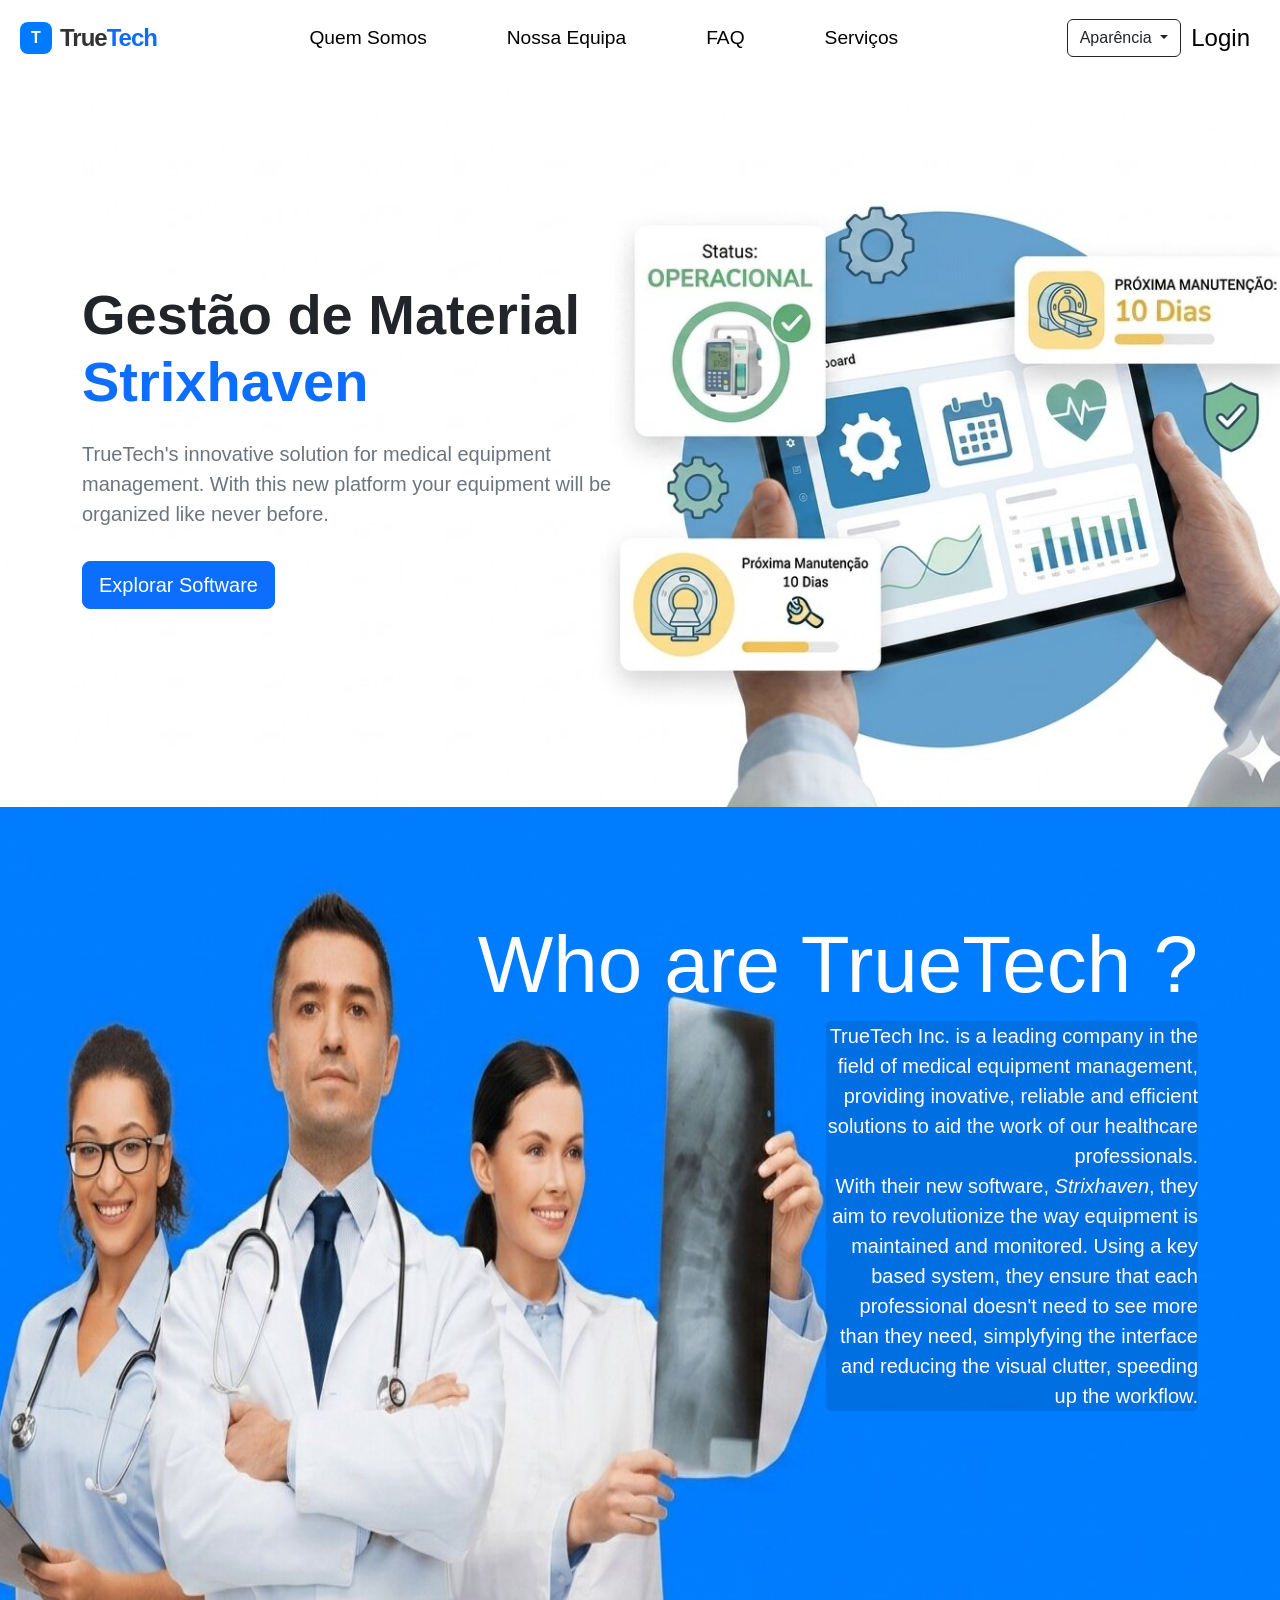
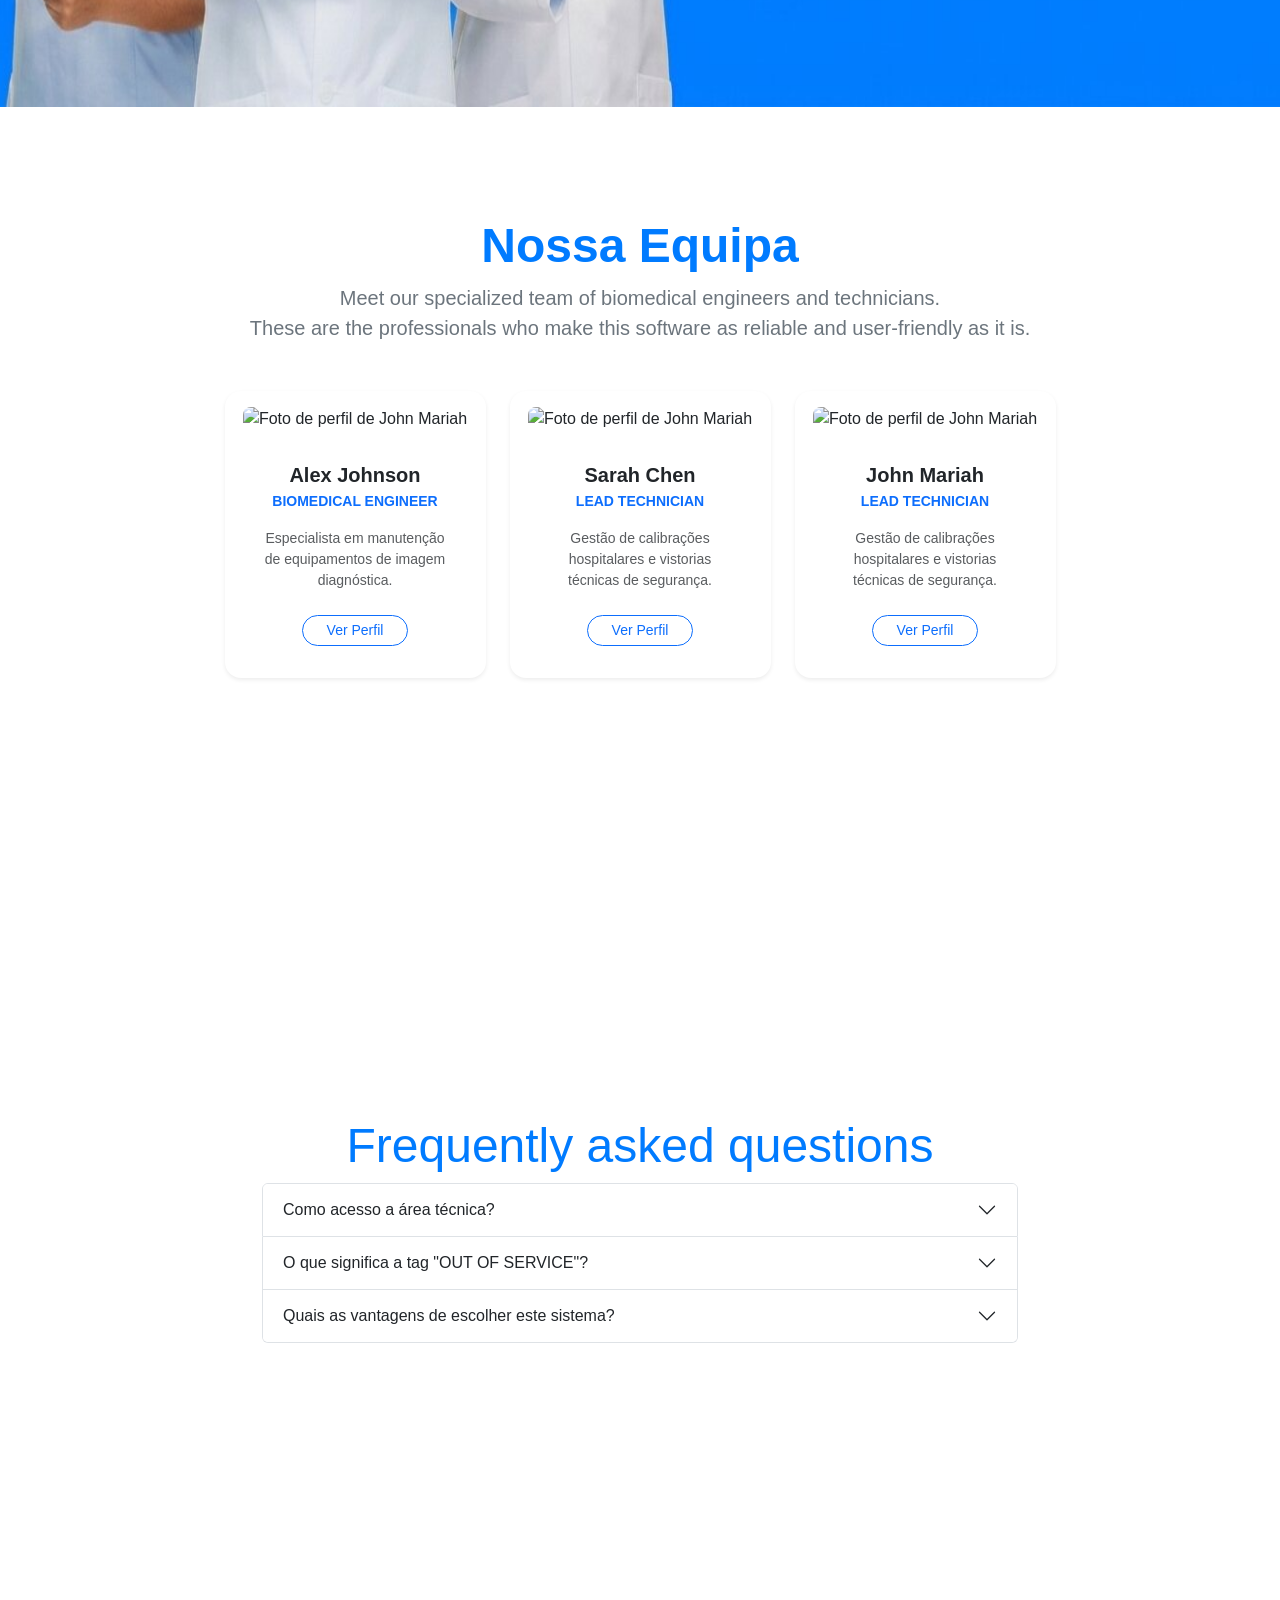
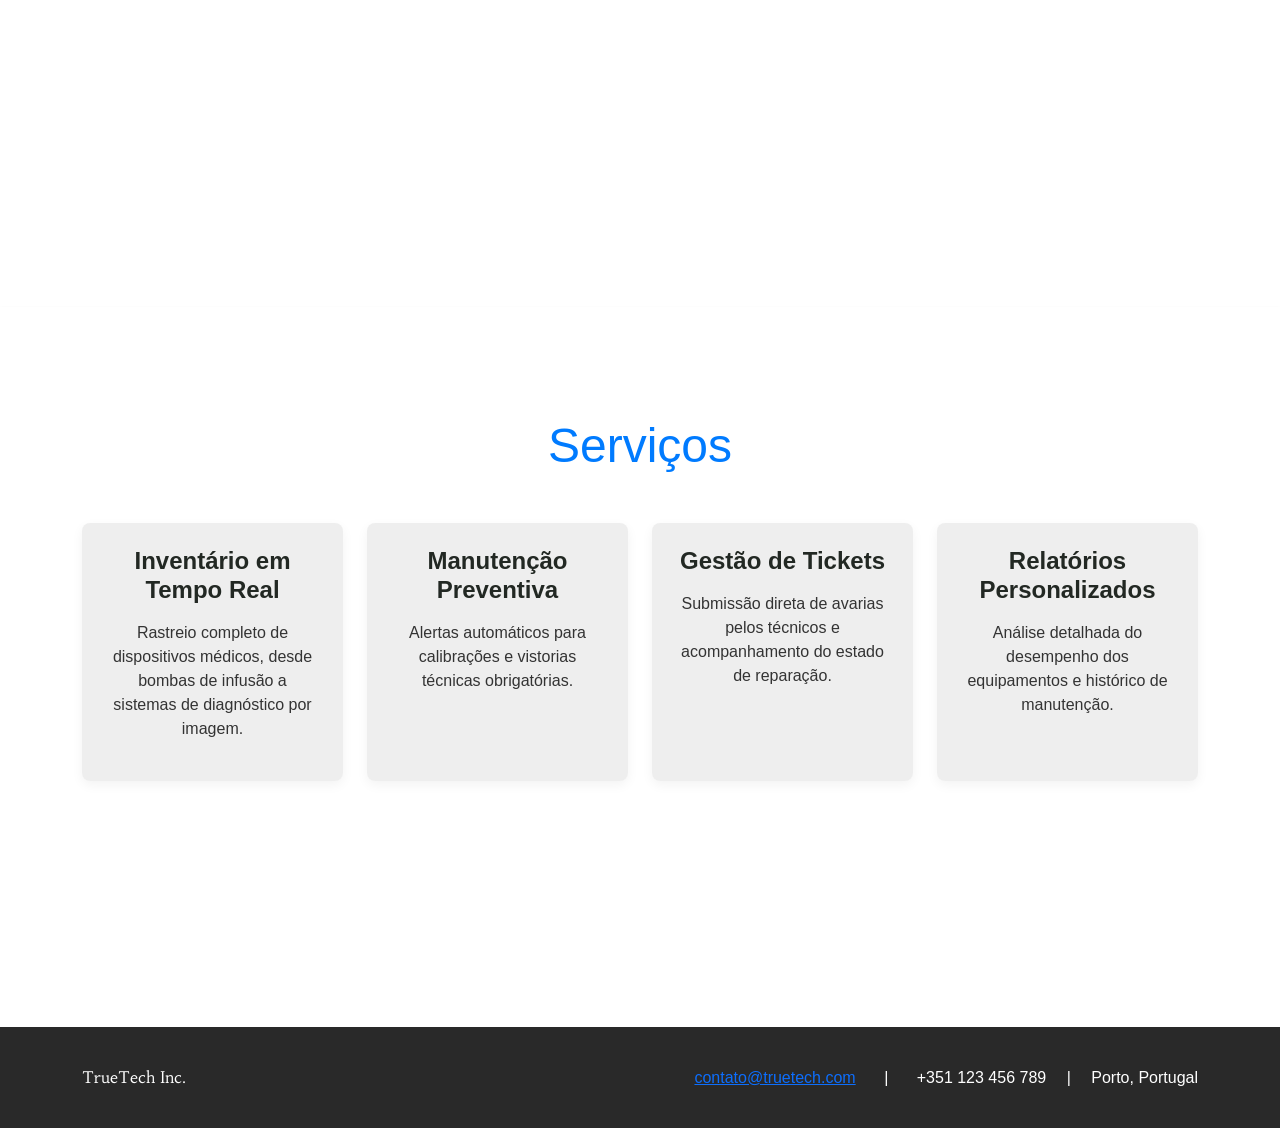
==== commit e673ec84: "Implementação do ficheiro BOOTSTRAP e correção de erros que surgiram como consequência da implementa" ====
--- a/Strix-Central-Hospital/index.html
+++ b/Strix-Central-Hospital/index.html
@@ -5,7 +5,6 @@
     <meta name="viewport" content="width=device-width, initial-scale=1.0">
     <title>TrueTech</title>
 
-    <link href="https://cdn.jsdelivr.net/npm/bootstrap@5.3.0/dist/css/bootstrap.min.css" rel="stylesheet">
     <link rel="preconnect" href="https://fonts.googleapis.com">
     <link rel="preconnect" href="https://fonts.gstatic.com" crossorigin>
     <link href="https://fonts.googleapis.com/css2?family=Habibi&display=swap" rel="stylesheet">
@@ -13,6 +12,8 @@
     <!--Favicon-->
     <link rel="shortcut icon" href="assets/images/logo.png" type="image/png" />
     <link rel="stylesheet" href="assets/css/main.css"/>
+    <link rel="stylesheet" href="assets/css/bootstrap.min.css"/>
+    <link rel="stylesheet" href="assets/css/bootstrap-icons.css"/>
 </head>
 
 <body class="body">
@@ -100,7 +101,7 @@
                 <div class="col-12 col-md-6 col-lg-3">
                     <div class="team-card card h-100 border-0 shadow-sm rounded-4 p-3 text-center strix-card-hover">                        
                         <div>
-                            <img src="../Strix-Central-Hospital/assets/images/engineer_man.jpg" class="rounded-3 mb-3" width="200" height="200" alt="Foto de perfil de John Mariah">
+                            <img src="/assets/images/engineer_man.jpg" class="rounded-3 mb-3" width="200" height="200" alt="Foto de perfil de John Mariah">
                         </div>
                         <div class="card-body">
                             <h5 class="fw-bold mb-1">Alex Johnson</h5>
@@ -116,7 +117,7 @@
                 <div class="col-12 col-md-6 col-lg-3">
                     <div class="team-card card h-100 border-0 shadow-sm rounded-4 p-3 text-center strix-card-hover">
                         <div>
-                            <img src="../Strix-Central-Hospital/assets/images/doctor_dude_man.jpg" class="rounded-3 mb-3" width="200" height="200" alt="Foto de perfil de John Mariah">
+                            <img src="/assets/images/doctor_dude_man.jpg" class="rounded-3 mb-3" width="200" height="200" alt="Foto de perfil de John Mariah">
                         </div>
                         <div class="card-body">
                             <h5 class="fw-bold mb-1">Sarah Chen</h5>
@@ -132,7 +133,7 @@
                 <div class="col-12 col-md-6 col-lg-3">
                     <div class="team-card card h-100 border-0 shadow-sm rounded-4 p-3 text-center strix-card-hover">
                         <div>
-                            <img src="../Strix-Central-Hospital/assets/images/one_of_the_dudes.jpg" class="rounded-3 mb-3" width="200" height="200" alt="Foto de perfil de John Mariah">
+                            <img src="/assets/images/one_of_the_dudes.jpg" class="rounded-3 mb-3" width="200" height="200" alt="Foto de perfil de John Mariah">
                         </div>
                         <div class="card-body">
                             <h5 class="fw-bold mb-1">John Mariah</h5>
@@ -261,6 +262,7 @@
     </footer>
 
     <!-- Bootstrap Bundle JS (Necessário para a sanfona funcionar) -->
-    <script src="https://cdn.jsdelivr.net/npm/bootstrap@5.3.0/dist/js/bootstrap.bundle.min.js"></script>
+    <script src="/js/1240863.js"></script>
+    <script src="/js/bootstrap.bundle.min.js"></script>
 </body>
 </html>
